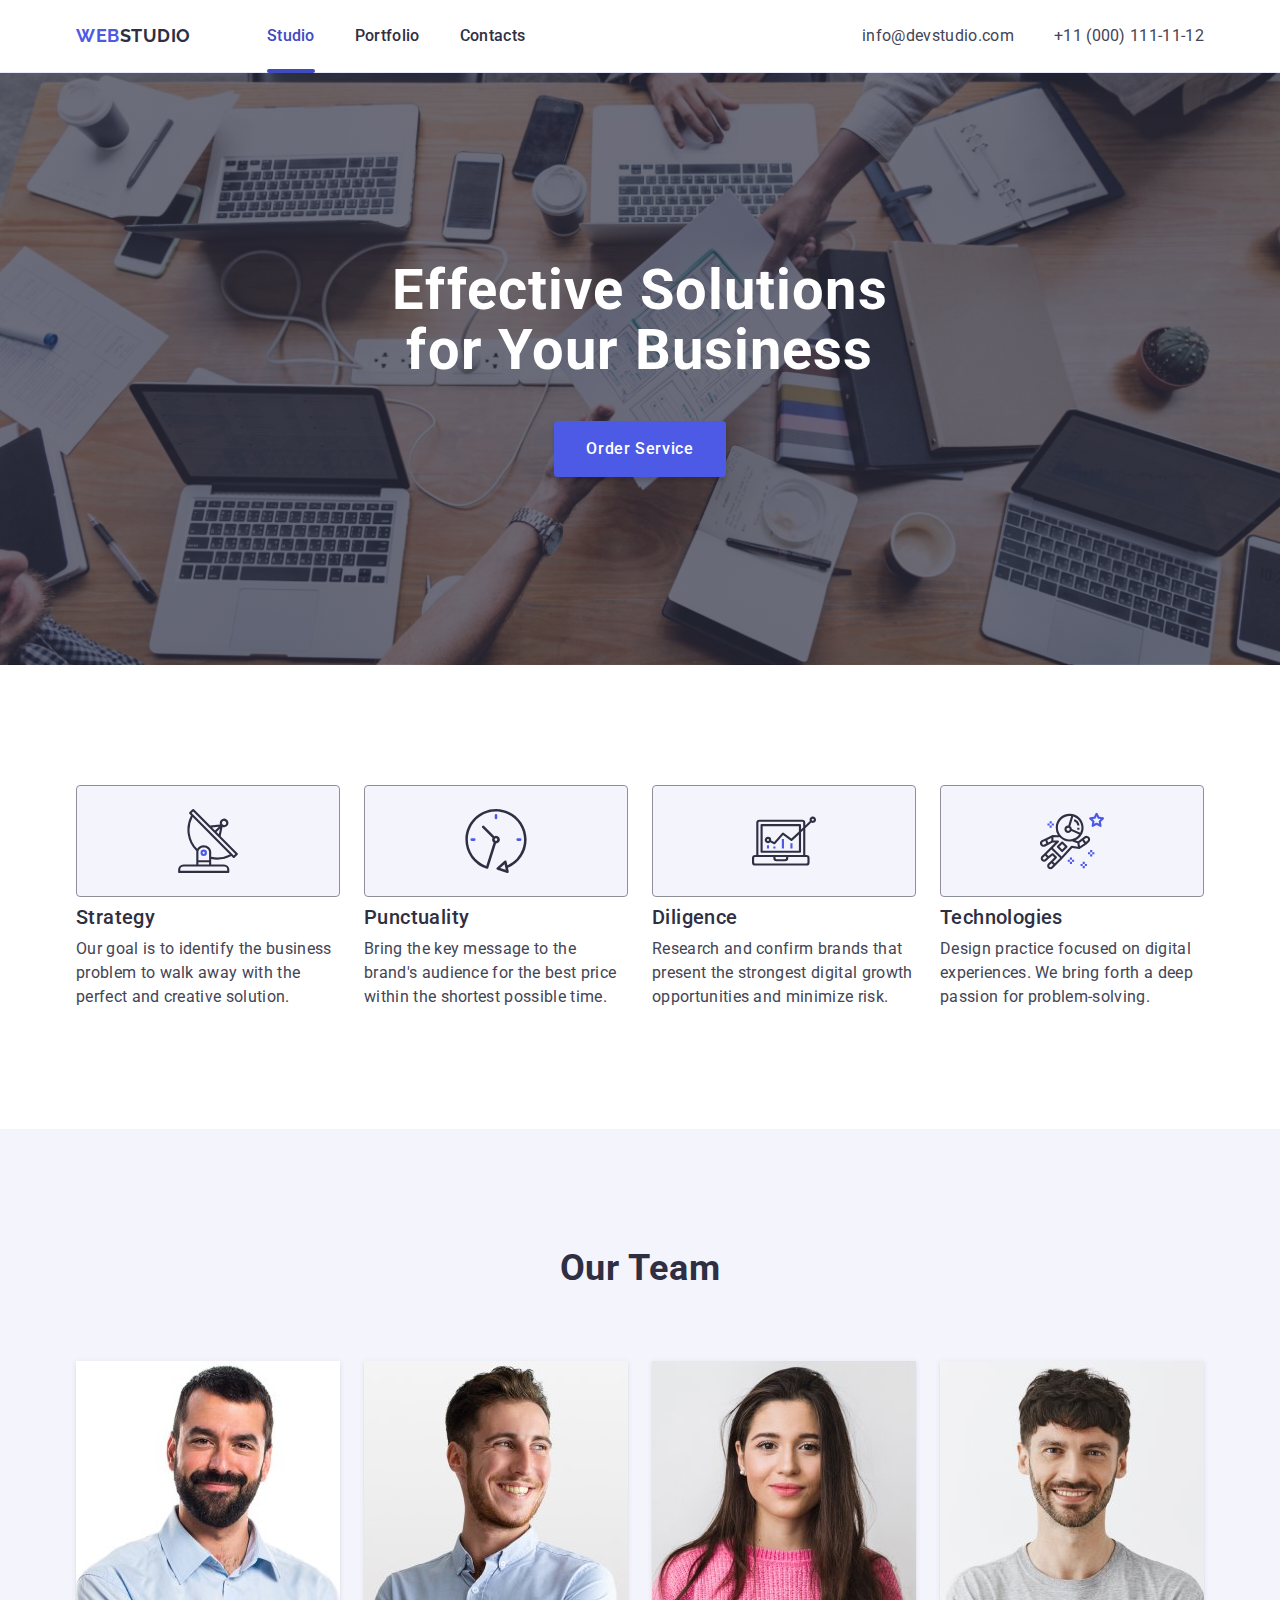
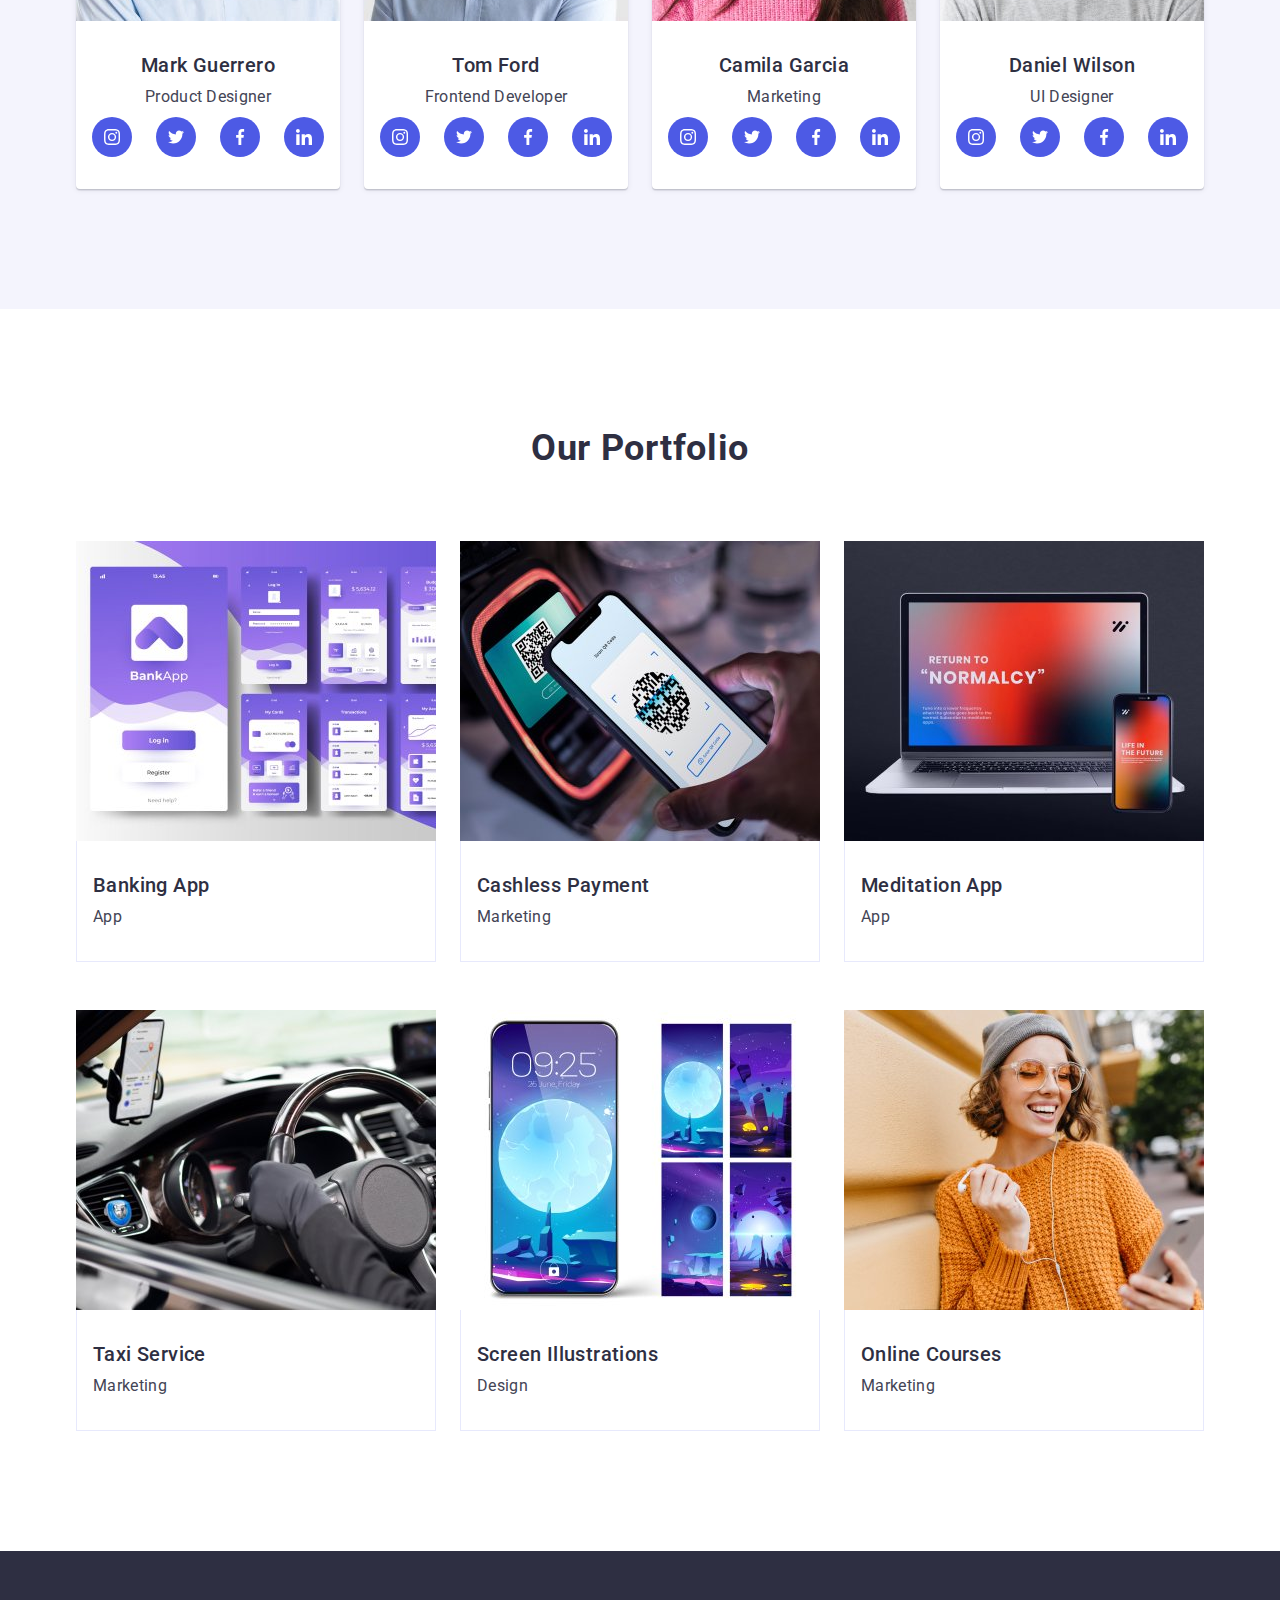
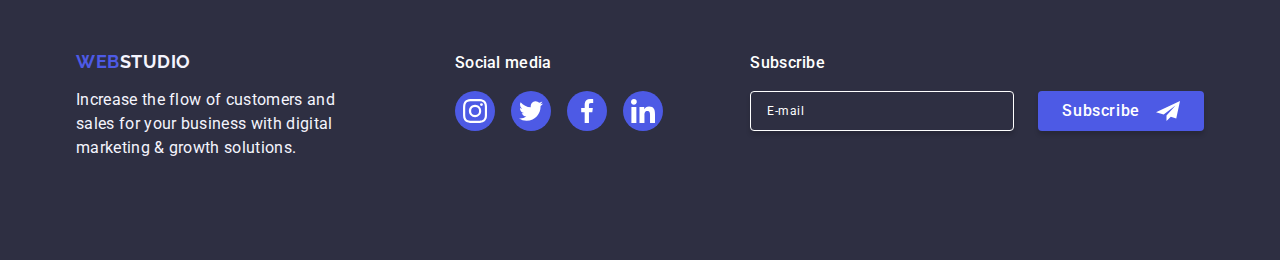
==== index.html @ 86239f6b "Initial commit" ====
<!DOCTYPE html>
<html lang="en">
  <head>
    <meta charset="UTF-8" />
    <meta name="viewport" content="width=device-width, initial-scale=1.0" />
    <meta http-equiv="X-UA-Compatible" content="IE=Edge" />
    <meta
      name="description"
      content="Describing the benefits of the web studio"
    />
    <title>WebStudio</title>

    <!-- Fonts Start -->
    <link rel="preconnect" href="https://fonts.googleapis.com" />
    <link rel="preconnect" href="https://fonts.gstatic.com" crossorigin />
    <link
      href="https://fonts.googleapis.com/css2?family=Raleway:wght@700&family=Roboto:wght@400;500;700&display=swap"
      rel="stylesheet"
    />
    <!-- Fonts End -->

    <!-- Modern-normalize Start -->
    <!-- <link
      rel="stylesheet"
      href="node_modules/modern-normalize/modern-normalize.css"
    /> -->
    <link
      rel="stylesheet"
      href="https://cdnjs.cloudflare.com/ajax/libs/modern-normalize/2.0.0/modern-normalize.min.css"
      integrity="sha512-4xo8blKMVCiXpTaLzQSLSw3KFOVPWhm/TRtuPVc4WG6kUgjH6J03IBuG7JZPkcWMxJ5huwaBpOpnwYElP/m6wg=="
      crossorigin="anonymous"
      referrerpolicy="no-referrer"
    />

    <!-- Modern-normalize End -->

    <!-- Custom style Start -->
    <link rel="stylesheet" href="./css/reset.css" />
    <link rel="stylesheet" href="./css/styles.css" />
    <!-- Custom style End -->
  </head>

  <body data-page>
    <!-- ----------⚡ Header Section---------- -->
    <header class="header">
      <div class="container header__container">
        <nav class="header__navigation">
          <a class="logo header__logo" href="./index.html"
            >Web<span class="logo--dark-part">Studio</span></a
          >
          <ul class="header__pagination-ul">
            <li class="header__pagination-li">
              <a
                class="header__pagination-item header__pagination-item--current"
                href="./index.html"
                >Studio</a
              >
            </li>
            <li class="header__pagination-li">
              <a class="header__pagination-item" href="">Portfolio</a>
            </li>
            <li class="header__pagination-li">
              <a class="header__pagination-item" href="">Contacts</a>
            </li>
          </ul>
        </nav>
        <address class="header__address">
          <ul class="header__address-ul">
            <li class="header__address-li">
              <a class="header__address-item" href="mailto:info@devstudio.com"
                >info@devstudio.com</a
              >
            </li>
            <li class="header__address-li">
              <a class="header__address-item" href="tel:+110001111111"
                >+11 (000) 111-11-12</a
              >
            </li>
          </ul>
        </address>
      </div>
    </header>
    <main>
      <!-- ----------⚡ Hero Section---------- -->
      <section class="hero">
        <div class="container hero__container">
          <h1 class="hero-title">
            Effective Solutions <br />
            for Your Business
          </h1>
          <!-- ▓▓▓▓▓ -->
          <button class="button hero__button" data-modal-open type="button">
            Order Service
          </button>
        </div>
      </section>

      <!-- ----------⚡ Benefits (or Features) Section---------- -->
      <section class="benefits">
        <div class="container benefits__container">
          <h2 class="visually-hidden">Benefits</h2>
          <ul class="benefits__list">
            <li class="benefits__list-li">
              <div class="benefits__wrap">
                <svg class="benefits__icon" width="64" height="64">
                  <use href="./images/icons/icons.svg#antenna"></use>
                </svg>
              </div>
              <h3 class="subtitle">Strategy</h3>
              <p class="body-text">
                Our goal is to identify the business problem to walk away with
                the perfect and creative solution.
              </p>
            </li>

            <li class="benefits__list-li">
              <div class="benefits__wrap">
                <svg class="benefits__icon" width="64" height="64">
                  <use href="./images/icons/icons.svg#clock"></use>
                </svg>
              </div>
              <h3 class="subtitle">Punctuality</h3>
              <p class="body-text">
                Bring the key message to the brand's audience for the best price
                within the shortest possible time.
              </p>
            </li>

            <li class="benefits__list-li">
              <div class="benefits__wrap">
                <svg class="benefits__icon" width="64" height="64">
                  <use href="./images/icons/icons.svg#diagram"></use>
                </svg>
              </div>
              <h3 class="subtitle">Diligence</h3>
              <p class="body-text">
                Research and confirm brands that present the strongest digital
                growth opportunities and minimize risk.
              </p>
            </li>

            <li class="benefits__list-li">
              <div class="benefits__wrap">
                <svg class="benefits__icon" width="64" height="64">
                  <use href="./images/icons/icons.svg#astronaut"></use>
                </svg>
              </div>
              <h3 class="subtitle">Technologies</h3>
              <p class="body-text">
                Design practice focused on digital experiences. We bring forth a
                deep passion for problem-solving.
              </p>
            </li>
          </ul>
        </div>
      </section>

      <!-- ----------⚡ Team Section---------- -->
      <section class="team">
        <div class="container team__container">
          <h2 class="main_title">Our Team</h2>
          <ul class="team__list">
            <!-- \ (•◡•) / Mark Guerrero -->
            <li class="team__card">
              <img
                src="./images/team-01.jpg"
                alt="Photo of the Mark Guerrero"
                width="264"
              />
              <div class="team__card-holder">
                <h3 class="subtitle subtitle--center">Mark Guerrero</h3>
                <p class="body-text body-text--center">Product Designer</p>
                <ul class="social-media social-media--team">
                  <li class="social-media__li">
                    <a
                      class="social-media__link"
                      href=""
                      target="_blank"
                      rel="noopener noreferrer"
                      aria-label="instagram"
                    >
                      <svg class="social-media__icon" width="16" height="16">
                        <use href="./images/icons/icons.svg#instagram"></use>
                      </svg>
                    </a>
                  </li>

                  <li class="social-media__li">
                    <a
                      class="social-media__link"
                      href=""
                      target="_blank"
                      rel="noopener noreferrer"
                      aria-label="twitter"
                    >
                      <svg class="social-media__icon" width="16" height="16">
                        <use href="./images/icons/icons.svg#twitter"></use>
                      </svg>
                    </a>
                  </li>

                  <li class="social-media__li">
                    <a
                      class="social-media__link"
                      href=""
                      target="_blank"
                      rel="noopener noreferrer"
                      aria-label="facebook"
                    >
                      <svg class="social-media__icon" width="16" height="16">
                        <use href="./images/icons/icons.svg#facebook"></use>
                      </svg>
                    </a>
                  </li>

                  <li class="social-media__li">
                    <a
                      class="social-media__link"
                      href=""
                      target="_blank"
                      rel="noopener noreferrer"
                      aria-label="linkedin"
                    >
                      <svg class="social-media__icon" width="16" height="16">
                        <use href="./images/icons/icons.svg#linkedin"></use>
                      </svg>
                    </a>
                  </li>
                </ul>
              </div>
            </li>
            <!-- \ (•◡•) / Tom Ford -->
            <li class="team__card">
              <img
                src="./images/team-02.jpg"
                alt="Photo of the Tom Ford"
                width="264"
              />
              <div class="team__card-holder">
                <h3 class="subtitle subtitle--center">Tom Ford</h3>
                <p class="body-text body-text--center">Frontend Developer</p>
                <ul class="social-media social-media--team">
                  <li class="social-media__li">
                    <a
                      class="social-media__link"
                      href=""
                      target="_blank"
                      rel="noopener noreferrer"
                      aria-label="instagram"
                    >
                      <svg class="social-media__icon" width="16" height="16">
                        <use href="./images/icons/icons.svg#instagram"></use>
                      </svg>
                    </a>
                  </li>

                  <li class="social-media__li">
                    <a
                      class="social-media__link"
                      href=""
                      target="_blank"
                      rel="noopener noreferrer"
                      aria-label="twitter"
                    >
                      <svg class="social-media__icon" width="16" height="16">
                        <use href="./images/icons/icons.svg#twitter"></use>
                      </svg>
                    </a>
                  </li>

                  <li class="social-media__li">
                    <a
                      class="social-media__link"
                      href=""
                      target="_blank"
                      rel="noopener noreferrer"
                      aria-label="facebook"
                    >
                      <svg class="social-media__icon" width="16" height="16">
                        <use href="./images/icons/icons.svg#facebook"></use>
                      </svg>
                    </a>
                  </li>

                  <li class="social-media__li">
                    <a
                      class="social-media__link"
                      href=""
                      target="_blank"
                      rel="noopener noreferrer"
                      aria-label="linkedin"
                    >
                      <svg class="social-media__icon" width="16" height="16">
                        <use href="./images/icons/icons.svg#linkedin"></use>
                      </svg>
                    </a>
                  </li>
                </ul>
              </div>
            </li>
            <!-- \ (•◡•) / Camila Garcia -->
            <li class="team__card">
              <img
                src="./images/team-03.jpg"
                alt="Photo of the Camila Garcia"
                width="264"
              />
              <div class="team__card-holder">
                <h3 class="subtitle subtitle--center">Camila Garcia</h3>
                <p class="body-text body-text--center">Marketing</p>
                <ul class="social-media social-media--team">
                  <li class="social-media__li">
                    <a
                      class="social-media__link"
                      href=""
                      target="_blank"
                      rel="noopener noreferrer"
                      aria-label="instagram"
                    >
                      <svg class="social-media__icon" width="16" height="16">
                        <use href="./images/icons/icons.svg#instagram"></use>
                      </svg>
                    </a>
                  </li>

                  <li class="social-media__li">
                    <a
                      class="social-media__link"
                      href=""
                      target="_blank"
                      rel="noopener noreferrer"
                      aria-label="twitter"
                    >
                      <svg class="social-media__icon" width="16" height="16">
                        <use href="./images/icons/icons.svg#twitter"></use>
                      </svg>
                    </a>
                  </li>

                  <li class="social-media__li">
                    <a
                      class="social-media__link"
                      href=""
                      target="_blank"
                      rel="noopener noreferrer"
                      aria-label="facebook"
                    >
                      <svg class="social-media__icon" width="16" height="16">
                        <use href="./images/icons/icons.svg#facebook"></use>
                      </svg>
                    </a>
                  </li>

                  <li class="social-media__li">
                    <a
                      class="social-media__link"
                      href=""
                      target="_blank"
                      rel="noopener noreferrer"
                      aria-label="linkedin"
                    >
                      <svg class="social-media__icon" width="16" height="16">
                        <use href="./images/icons/icons.svg#linkedin"></use>
                      </svg>
                    </a>
                  </li>
                </ul>
              </div>
            </li>
            <!-- \ (•◡•) / Daniel Wilson -->
            <li class="team__card">
              <img
                class="test"
                src="./images/team-04.jpg"
                alt="Photo of the Daniel Wilson"
                width="264"
              />
              <div class="team__card-holder">
                <h3 class="subtitle subtitle--center">Daniel Wilson</h3>
                <p class="body-text body-text--center">UI Designer</p>
                <ul class="social-media social-media--team">
                  <li class="social-media__li">
                    <a
                      class="social-media__link"
                      href=""
                      target="_blank"
                      rel="noopener noreferrer"
                      aria-label="instagram"
                    >
                      <svg class="social-media__icon" width="16" height="16">
                        <use href="./images/icons/icons.svg#instagram"></use>
                      </svg>
                    </a>
                  </li>

                  <li class="social-media__li">
                    <a
                      class="social-media__link"
                      href=""
                      target="_blank"
                      rel="noopener noreferrer"
                      aria-label="twitter"
                    >
                      <svg class="social-media__icon" width="16" height="16">
                        <use href="./images/icons/icons.svg#twitter"></use>
                      </svg>
                    </a>
                  </li>

                  <li class="social-media__li">
                    <a
                      class="social-media__link"
                      href=""
                      target="_blank"
                      rel="noopener noreferrer"
                      aria-label="facebook"
                    >
                      <svg class="social-media__icon" width="16" height="16">
                        <use href="./images/icons/icons.svg#facebook"></use>
                      </svg>
                    </a>
                  </li>

                  <li class="social-media__li">
                    <a
                      class="social-media__link"
                      href=""
                      target="_blank"
                      rel="noopener noreferrer"
                      aria-label="linkedin"
                    >
                      <svg class="social-media__icon" width="16" height="16">
                        <use href="./images/icons/icons.svg#linkedin"></use>
                      </svg>
                    </a>
                  </li>
                </ul>
              </div>
            </li>
          </ul>
        </div>
      </section>

      <!-- ----------⚡ Portfolio Section---------- -->
      <section class="portfolio">
        <div class="container portfolio__container">
          <h2 class="main_title">Our Portfolio</h2>
          <ul class="portfolio__list">
            <li class="portfolio__card">
              <div class="portfolio__card-holder-top">
                <img
                  src="./images/portfolio_01.jpg"
                  alt="read the qr code with phone"
                  width="360"
                />

                <p class="portfolio__overlay-text">
                  14 Stylish and User-Friendly App Design Concepts · Task
                  Manager App · Calorie Tracker App · Exotic Fruit Ecommerce App
                  · Cloud Storage App
                </p>
              </div>
              <div class="portfolio__card-holder-down">
                <h3 class="subtitle">Banking App</h3>
                <p class="body-text">App</p>
              </div>
            </li>

            <li class="portfolio__card">
              <div class="portfolio__card-holder-top">
                <img
                  src="./images/portfolio_02.jpg"
                  alt="read the qr code with phone"
                  width="360"
                />

                <p class="portfolio__overlay-text">
                  14 Stylish and User-Friendly App Design Concepts · Task
                  Manager App · Calorie Tracker App · Exotic Fruit Ecommerce App
                  · Cloud Storage App
                </p>
              </div>
              <div class="portfolio__card-holder-down">
                <h3 class="subtitle">Cashless Payment</h3>
                <p class="body-text">Marketing</p>
              </div>
            </li>

            <li class="portfolio__card">
              <div class="portfolio__card-holder-top">
                <img
                  src="./images/portfolio_03.jpg"
                  alt="read the qr code with phone"
                  width="360"
                />

                <p class="portfolio__overlay-text">
                  14 Stylish and User-Friendly App Design Concepts · Task
                  Manager App · Calorie Tracker App · Exotic Fruit Ecommerce App
                  · Cloud Storage App
                </p>
              </div>
              <div class="portfolio__card-holder-down">
                <h3 class="subtitle">Meditation App</h3>
                <p class="body-text">App</p>
              </div>
            </li>

            <li class="portfolio__card">
              <div class="portfolio__card-holder-top">
                <img
                  src="./images/portfolio_04.jpg"
                  alt="read the qr code with phone"
                  width="360"
                />

                <p class="portfolio__overlay-text">
                  14 Stylish and User-Friendly App Design Concepts · Task
                  Manager App · Calorie Tracker App · Exotic Fruit Ecommerce App
                  · Cloud Storage App
                </p>
              </div>
              <div class="portfolio__card-holder-down">
                <h3 class="subtitle">Taxi Service</h3>
                <p class="body-text">Marketing</p>
              </div>
            </li>

            <li class="portfolio__card">
              <div class="portfolio__card-holder-top">
                <img
                  src="./images/portfolio_05.jpg"
                  alt="read the qr code with phone"
                  width="360"
                />

                <p class="portfolio__overlay-text">
                  14 Stylish and User-Friendly App Design Concepts · Task
                  Manager App · Calorie Tracker App · Exotic Fruit Ecommerce App
                  · Cloud Storage App
                </p>
              </div>
              <div class="portfolio__card-holder-down">
                <h3 class="subtitle">Screen Illustrations</h3>
                <p class="body-text">Design</p>
              </div>
            </li>

            <li class="portfolio__card">
              <div class="portfolio__card-holder-top">
                <img
                  src="./images/portfolio_06.jpg"
                  alt="read the qr code with phone"
                  width="360"
                />

                <p class="portfolio__overlay-text">
                  14 Stylish and User-Friendly App Design Concepts · Task
                  Manager App · Calorie Tracker App · Exotic Fruit Ecommerce App
                  · Cloud Storage App
                </p>
              </div>
              <div class="portfolio__card-holder-down">
                <h3 class="subtitle">Online Courses</h3>
                <p class="body-text">Marketing</p>
              </div>
            </li>
          </ul>
        </div>
      </section>
    </main>

    <!-- ----------⚡ Footer section---------- -->
    <footer class="footer">
      <div class="container footer__container">
        <div class="footer__left-side">
          <a class="logo footer__logo" href="./index.html"
            >Web<span class="logo--light-part">Studio</span></a
          >
          <p class="body-text body-text--light">
            Increase the flow of customers and <br />
            sales for your business with digital <br />
            marketing & growth solutions.
          </p>
        </div>
        <div class="footer__center-side">
          <p class="body-text body-text--white body-text--bold">Social media</p>
          <ul class="social-media--footer">
            <li class="social-media__li">
              <a
                class="social-media__link"
                href=""
                target="_blank"
                rel="noopener noreferrer"
                aria-label="instagram"
              >
                <svg class="social-media__icon" width="24" height="24">
                  <use href="./images/icons/icons.svg#instagram"></use>
                </svg>
              </a>
            </li>

            <li class="social-media__li">
              <a
                class="social-media__link"
                href=""
                target="_blank"
                rel="noopener noreferrer"
                aria-label="twitter"
              >
                <svg class="social-media__icon" width="24" height="24">
                  <use href="./images/icons/icons.svg#twitter"></use>
                </svg>
              </a>
            </li>

            <li class="social-media__li">
              <a
                class="social-media__link"
                href=""
                target="_blank"
                rel="noopener noreferrer"
                aria-label="facebook"
              >
                <svg class="social-media__icon" width="24" height="24">
                  <use href="./images/icons/icons.svg#facebook"></use>
                </svg>
              </a>
            </li>

            <li class="social-media__li">
              <a
                class="social-media__link"
                href=""
                target="_blank"
                rel="noopener noreferrer"
                aria-label="linkedin"
              >
                <svg class="social-media__icon" width="24" height="24">
                  <use href="./images/icons/icons.svg#linkedin"></use>
                </svg>
              </a>
            </li>
          </ul>
        </div>

        <!-- footer form  -->
        <div class="footer__right-side">
          <p class="body-text body-text--white body-text--bold">Subscribe</p>
          <form class="footer__form">
            <!-- <label
              class="body-text body-text--white body-text--bold"
              for="email-field-footer"
              >Subscribe</label
            > -->

            <label class="footer__form-label">
              <input
                class="footer__form-input"
                type="email"
                name="email-field-footer"
                id="email-field-footer"
                placeholder="E-mail"
              />
            </label>
            <button class="button button--footer" type="submit">
              Subscribe
              <svg class="footer__form--icon" width="24" height="24">
                <use href="./images/icons.svg#airplane"></use>
              </svg>
            </button>
          </form>
        </div>
      </div>
    </footer>

    <!-- ----------🔎 Modal window---------- -->
    <!-- ▓▓▓▓▓ -->
    <div class="backdrop is-hidden" data-modal>
      <div class="modal">
        <!-- ▓▓▓▓▓ -->
        <button class="modal__btn-x" type="button" data-modal-close>
          <svg class="modal__btn-x-icon" width="8" height="8">
            <use href="./images/icons.svg#close"></use>
          </svg>
        </button>
        <p class="modal__title">
          Leave your contacts and we will call you back
        </p>

        <form class="modal__form">
          <div class="modal__field">
            <label for="user-name" class="modal__label">Name</label>
            <div class="modal__input-wrap">
              <input
                type="text"
                class="modal__input"
                name="user-name"
                id="user-name"
              />
              <svg class="modal__input-icon" width="18" height="24">
                <use href="./images/icons.svg#person"></use>
              </svg>
            </div>
          </div>
          <div class="modal__field">
            <label for="user-phone" class="modal__label">Phone</label>
            <div class="modal__input-wrap">
              <input
                type="tel"
                class="modal__input"
                name="user-phone"
                id="user-phone"
              />
              <svg class="modal__input-icon" width="18" height="24">
                <use href="./images/icons.svg#phone"></use>
              </svg>
            </div>
          </div>
          <div class="modal__field">
            <label for="user-email" class="modal__label">Email</label>
            <div class="modal__input-wrap">
              <input
                type="text"
                class="modal__input"
                name="user-email"
                id="user-email"
              />
              <svg class="modal__input-icon" width="18" height="24">
                <use href="./images/icons.svg#email"></use>
              </svg>
            </div>
          </div>

          <!-- textArea -->
          <div class="modal__field--textarea">
            <label for="user-comment" class="modal__label">Comment</label>

            <textarea
              class="modal__input modal__input--textarea"
              name="user-comment"
              id="user-comment"
              cols="30"
              rows="10"
              placeholder="Text input"
            ></textarea>
          </div>

          <!-- textArea End -->

          <!-- checkbox start -->

          <div class="modal__checkbox-policy">
            <input
              class="modal__checkbox-policy-input visually-hidden"
              type="checkbox"
              name="user-privacy"
              id="user-privacy"
              value="true"
            />

            <label class="modal__checkbox-policy-label" for="user-privacy">
              <span class="modal__checkbox-span">
                <svg class="checkbox-icon" width="10" height="8">
                  <use href="./images/icons.svg#check"></use>
                </svg>
              </span>

              I accept the terms and conditions of the
              <a class="modal__checkbox-link" href="">Privacy Policy</a>
            </label>
          </div>

          <!-- checkbox end -->

          <button type="button" class="button">Send</button>
        </form>
      </div>
    </div>

    <!-- ----------💎 SCRIPT---------- -->
    <script src="./js/modal.js"></script>
  </body>
</html>
---- css/styles.css ----
:root {
  --main-font: "Roboto", sans-serif;
  --logo-font: "Raleway", sans-serif;

  --accent-main-color: #4d5ae5;
  --accent-second-color: #404bbf;
  --auxiliary-one-color: #31d0aa;
  --servo-first-color: #f4f4fd;
  --servo-second-color: #8e8f99;
  --servo-third-color: #e7e9fc;
  --dark-main-color: #2e2f42;
  --dark-second-color: #434455;
  --light-main-color: #ffffff;
  --light-second-color: #f4f4fd;
  --accent-main-color: #4d5ae5;

  --anim-fast: 250ms cubic-bezier(0.4, 0, 0.2, 1);
}

*,
*::before,
*::after {
  box-sizing: border-box;
}

body {
  font-family: "Roboto", sans-serif;
  color: var(--dark-second-color);
  background-color: var(--light-main-color);
}

.no-scroll {
  overflow: hidden;
}

a {
  text-decoration: none;
  cursor: pointer;
}

ul {
  padding: 0;
  margin: 0;
  list-style: none;
}

h1,
h2,
h3,
h4,
h5,
h6,
p {
  margin: 0;
}

img {
  display: block;
  max-width: 100%;
}

input {
  font-family: inherit;
}

.visually-hidden {
  position: absolute;
  white-space: nowrap;
  width: 1px;
  height: 1px;
  overflow: hidden;
  border: 0;
  padding: 0;
  clip: rect(0 0 0 0);
  clip-path: inset(100%);
  margin: -1px;
}

.container {
  width: 100%;
  max-width: 1158px;
  padding-left: 15px;
  padding-right: 15px;

  margin-left: auto;
  margin-right: auto;
}

.header__container {
  display: flex;
}

.hero {
  margin-left: auto;
  margin-right: auto;
  max-width: 1440px;
  padding: 188px 0;

  background-image: linear-gradient(
      rgba(46, 47, 66, 0.7),
      rgba(46, 47, 66, 0.7)
    ),
    url(../images/hero_bg.jpg);

  background-repeat: no-repeat;
  background-position: center;
  background-size: cover;
}

.hero__container {
  display: flex;
  flex-direction: column;
  align-items: center;
}

.benefits {
  padding: 120px 0;
}

.team {
  padding: 120px 0;
}

.portfolio {
  padding: 120px 0;
}

.portfolio__container {
}

.footer {
  padding: 100px 0;
}

.footer__container {
  display: flex;
  align-items: baseline;
}

.header {
  border-bottom: 1px solid var(--servo-third-color);
  box-shadow: 0px 1px 6px 0px rgba(46, 47, 66, 0.08),
    0px 1px 1px 0px rgba(46, 47, 66, 0.16),
    0px 2px 1px 0px rgba(46, 47, 66, 0.08);
}

.hero,
.footer {
  background-color: var(--dark-main-color);
}

.team {
  background-color: var(--light-second-color);
}

.hero-title {
  margin-bottom: 40px;

  font-size: 56px;
  font-weight: 700;
  line-height: 1.07;
  letter-spacing: 0.02em;

  text-align: center;

  color: var(--light-main-color);

  max-width: 496px;
}

.main_title {
  margin-bottom: 72px;

  font-size: 36px;
  font-weight: 700;
  line-height: 1.11;
  letter-spacing: 0.02em;
  text-transform: capitalize;

  text-align: center;

  color: var(--dark-main-color);
}

.subtitle {
  margin-bottom: 8px;

  font-size: 20px;
  font-weight: 500;
  line-height: 1.2;
  letter-spacing: 0.02em;

  color: var(--dark-main-color);
}

.subtitle--center {
  text-align: center;
}

.body-text {
  font-size: 16px;
  line-height: 1.5;
  letter-spacing: 0.02em;
}

.body-text--center {
  text-align: center;
}

.body-text--light {
  color: var(--light-second-color);
}

.body-text--white {
  color: var(--light-main-color);
}

.body-text--bold {
  font-weight: 500;
  margin-bottom: 16px;
}

.logo {
  font-family: "Raleway", sans-serif;
  font-size: 18px;
  font-weight: 700;
  line-height: 1.17;
  letter-spacing: 0.03em;
  text-transform: uppercase;

  color: var(--accent-main-color);
}

.logo--dark-part {
  color: var(--dark-main-color);
}

.logo--light-part {
  color: var(--light-second-color);
}

button {
  font-family: inherit;
  color: currentColor;
}

.button {
  padding: 16px 32px;

  border-radius: 4px;
  font-family: inherit;
  font-size: 16px;
  font-weight: 500;
  line-height: 1.5;
  letter-spacing: 0.04em;

  min-width: 169px;
  height: 56px;
  border: none;

  color: var(--light-main-color);
  background-color: var(--accent-main-color);

  box-shadow: 0px 4px 4px 0px rgba(0, 0, 0, 0.15);

  cursor: pointer;

  transition: background-color var(--anim-fast);

  display: block;
  margin-left: auto;
  margin-right: auto;

  fill: var(--light-main-color);
}

.button:hover,
.button:focus {
  background-color: var(--accent-second-color);
}

.button--footer {
  min-width: 165px;
  height: 40px;
  padding: 8px 24px;
  display: flex;
  justify-content: center;
  align-items: center;
}

.social-media {
  display: flex;
  gap: 24px;
  justify-content: center;
}

.social-media--team {
  margin-top: 8px;
}

.social-media--footer {
  display: flex;
  gap: 16px;
}

.social-media__link {
  width: 40px;
  height: 40px;
  display: flex;
  align-items: center;
  justify-content: center;
  padding: 12px;

  background-color: var(--accent-main-color);
  border-radius: 50%;
  fill: var(--light-second-color);

  transition: background-color var(--anim-fast);
}

.social-media__link:hover,
.social-media__link:focus {
  background-color: var(--auxiliary-one-color);
}

.team .social-media__link:hover,
.team .social-media__link:focus {
  background-color: var(--accent-second-color);
}

.footer .social-media__link {
  padding: 8px;
}

.header__navigation {
  display: flex;
  align-items: center;
}

.header__logo {
  margin-right: 76px;
  padding: 25px 0;
}

.header__pagination-ul {
  display: flex;
  gap: 40px;
}

.header__pagination-li {
}

.header__pagination-item {
  display: block;
  padding: 24px 0;

  font-size: 16px;
  font-weight: 500;
  line-height: 1.5;
  letter-spacing: 0.02em;

  color: var(--dark-main-color);

  transition: color var(--anim-fast);
}

.header__pagination-item:hover,
.header__pagination-item:focus {
  color: var(--accent-second-color);
}

.header__pagination-item--current {
  color: var(--accent-main-color);
}

.header__pagination-item--current {
  color: var(--accent-second-color);

  position: relative;
}

.header__pagination-item--current::after {
  content: "";
  width: 100%;
  height: 4px;
  border-radius: 2px;

  background: var(--accent-second-color);

  position: absolute;

  left: 0;
  bottom: -1px;

  margin-top: 20px;
}

.header__address {
  margin-left: auto;
}

.header__address-ul {
  display: flex;
  gap: 40px;
}

.header__address-li {
}

.header__address-item {
  display: block;
  padding: 24px 0;

  font-size: 16px;
  line-height: 1.5;
  letter-spacing: 0.02em;
  font-style: normal;

  color: var(--dark-second-color);

  transition: color var(--anim-fast);
}

.header__address-item:hover,
.header__address-item:focus {
  color: var(--accent-second-color);
}

.hero__button {
  margin-left: auto;
  margin-right: auto;
}

.benefits__list {
  display: flex;
  gap: 24px;
}

.benefits__list-li {
  width: calc((100% - 72px) / 4);
}

.benefits__wrap {
  height: 112px;
  display: flex;
  align-items: center;
  justify-content: center;
  background-color: var(--light-second-color);
  border: 1px solid var(--servo-second-color);
  border-radius: 4px;
  margin-bottom: 8px;
}

.team__list {
  display: flex;
  gap: 24px;
}

.team__card {
  background-color: var(--light-main-color);
  width: calc((100% - 72px) / 4);

  border-radius: 0px 0px 4px 4px;

  box-shadow: 0px 2px 1px 0px rgba(46, 47, 66, 0.08),
    0px 1px 1px 0px rgba(46, 47, 66, 0.16),
    0px 1px 6px 0px rgba(46, 47, 66, 0.08);
}

.team__card-holder {
  padding: 32px 0;
}

.portfolio__list {
  display: flex;
  gap: 24px;
  row-gap: 48px;
  flex-wrap: wrap;
  align-content: flex-start;
}

.portfolio__card {
  cursor: pointer;

  width: calc((100% - 48px) / 3);

  background-color: var(--light-main-color);

  transition: box-shadow var(--anim-fast);
}

.portfolio__card-holder-top {
  position: relative;
  overflow: hidden;
  cursor: pointer;
}

.portfolio__card-holder-down {
  padding: 32px 16px;
  border: 1px solid #e7e9fc;
  border-top: none;
}

.portfolio__card:hover .portfolio__overlay-text {
  transform: translateY(0);
}

.portfolio__card:hover {
  box-shadow: 0px 2px 1px 0px rgba(46, 47, 66, 0.08),
    0px 1px 1px 0px rgba(46, 47, 66, 0.16),
    0px 1px 6px 0px rgba(46, 47, 66, 0.08);
}

.portfolio__overlay-text {
  font-size: 16px;
  line-height: 1.5;
  letter-spacing: 0.02em;

  color: var(--light-second-color);

  position: absolute;
  top: 0;
  left: 0;
  width: 100%;
  height: 100%;

  transform: translateY(100%);

  background-color: var(--accent-main-color);
  padding: 40px 32px;

  transition: transform var(--anim-fast);
}

.footer__logo {
  display: flex;
  margin-bottom: 16px;

  display: inline-block;
}

.footer__left-side {
  margin-right: 120px;
}

.footer__right-side {
  margin-left: auto;

  display: flex;
  flex-direction: column;
}

.footer__form {
  display: flex;
  gap: 24px;
}

.footer__form-input {
  padding: 8px 16px;

  width: 264px;
  height: 40px;
  flex-shrink: 0;

  color: var(--light-main-color);
  background-color: transparent;

  font-size: 12px;
  line-height: 2;
  letter-spacing: 0.04em;

  border-radius: 4px;
  border: 1px solid var(--light-main-color);
  box-shadow: 0px 4px 4px 0px rgba(0, 0, 0, 0.15);
}

.footer__form-input::placeholder {
  color: var(--light-main-color);

  font-size: 12px;
  line-height: 2;
  letter-spacing: 0.04em;
}

.footer__form--icon {
  fill: var(--light-main-color);
  margin-left: 16px;
}

.backdrop {
  position: fixed;
  top: 0;
  left: 0;
  width: 100%;
  height: 100%;
  background: rgba(46, 47, 66, 0.4);

  z-index: 100;

  transition: opacity var(--anim-fast), visibility var(--anim-fast);
}

.backdrop.is-hidden {
  opacity: 0;
  visibility: hidden;
  pointer-events: none;
}

.modal {
  position: absolute;
  top: 50%;
  left: 50%;
  transform: translate(-50%, -50%);
  width: 408px;
  min-height: 584px;
  flex-shrink: 0;
  border-radius: 4px;
  background: #fcfcfc;
  padding: 72px 24px 24px 24px;
  box-shadow: 0px 1px 1px rgba(0, 0, 0, 0.14), 0px 1px 3px rgba(0, 0, 0, 0.12),
    0px 2px 1px rgba(0, 0, 0, 0.2);

  transition: transform 250ms cubic-bezier(0.4, 0, 0.2, 1);
}

.modal__btn-x {
  position: absolute;
  top: 24px;
  right: 24px;

  padding: 0;

  display: flex;
  justify-content: center;
  align-items: center;

  width: 24px;
  height: 24px;
  flex-shrink: 0;

  border-radius: 50%;
  border: 1px solid rgba(0, 0, 0, 0.1);
  background-color: var(--servo-third-color);

  cursor: pointer;

  transition: background-color 250ms cubic-bezier(0.4, 0, 0.2, 1),
    border 250ms cubic-bezier(0.4, 0, 0.2, 1);
}

.modal__btn-x:hover {
  background-color: #404bbf;
  border: none;
  fill: var(--light-main-color);
}

.modal__btn-x:focus {
  background-color: #404bbf;
  border: none;
  fill: var(--light-main-color);
}

.modal__btn-x-icon {
  transition: fill 250ms cubic-bezier(0.4, 0, 0.2, 1);
}

.modal__title {
  color: var(--dark-main-color);
  text-align: center;
  font-size: 16px;
  font-weight: 500;
  line-height: 1.5;
  letter-spacing: 0.02em;

  margin-bottom: 16px;
}

.modal__field {
  margin-bottom: 8px;
}

.modal__field--textarea {
  margin-bottom: 16px;
}

.modal__field--checkbox {
  margin-bottom: 24px;
}

.modal__label {
  color: #8e8f99;

  font-size: 12px;

  line-height: 1.17;
  letter-spacing: 0.04em;

  display: block;
  margin-bottom: 4px;
}

.modal__input {
  width: 100%;
  height: 40px;

  padding-left: 38px;

  border-radius: 4px;
  border: 1px solid rgba(46, 47, 66, 0.4);

  background-color: transparent;

  outline: transparent;

  transition: border-color 250ms cubic-bezier(0.4, 0, 0.2, 1);
}

.modal__input:focus {
  border-color: #4d5ae5;
}

.modal__input:focus + .modal__input-icon {
  fill: var(--accent-main-color);
  transition: fill 250ms cubic-bezier(0.4, 0, 0.2, 1);
}

.modal__input--textarea {
  width: 100%;
  height: 120px;
  padding: 8px 16px;
  resize: none;
  font-size: 12px;
  line-height: 1.17;
  letter-spacing: 0.04em;
  color: rgba(46, 47, 66, 0.4);
}

.modal__input--textarea::placeholder {
  color: rgba(46, 47, 66, 0.4);

  font-size: 12px;

  line-height: 1.17;
  letter-spacing: 0.04em;
}

.modal__input-wrap {
  position: relative;
}

.modal__input-icon {
  position: absolute;
  top: 8px;
  left: 16px;
  transition: fill 250ms cubic-bezier(0.4, 0, 0.2, 1);
}

.modal__checkbox-policy {
  margin-bottom: 24px;
}

.modal__checkbox-span {
  width: 16px;
  height: 16px;
  border-radius: 2px;
  border: 1px solid rgba(46, 47, 66, 0.4);
  margin-right: 8px;
  display: inline-flex;
  align-items: center;
  justify-content: center;
  fill: transparent;
  transition: background-color 250ms cubic-bezier(0.4, 0, 0.2, 1),
    border 250ms cubic-bezier(0.4, 0, 0.2, 1),
    fill 250ms cubic-bezier(0.4, 0, 0.2, 1);
}

.modal__checkbox-policy-input:checked + label span {
  background-color: #404bbf;
  border: none;
  fill: var(--light-second-color);
}

.modal__checkbox-policy-label a {
  color: var(--accent-main-color);
  text-decoration: underline;
}

.modal__checkbox-policy-label {
  color: #8e8f99;
  font-size: 12px;
  line-height: 1.17;
  letter-spacing: 0.04em;
  align-items: center;
  /* position: relative; */
}

.social-media__icon {
  fill: var(--light-main-color);
}
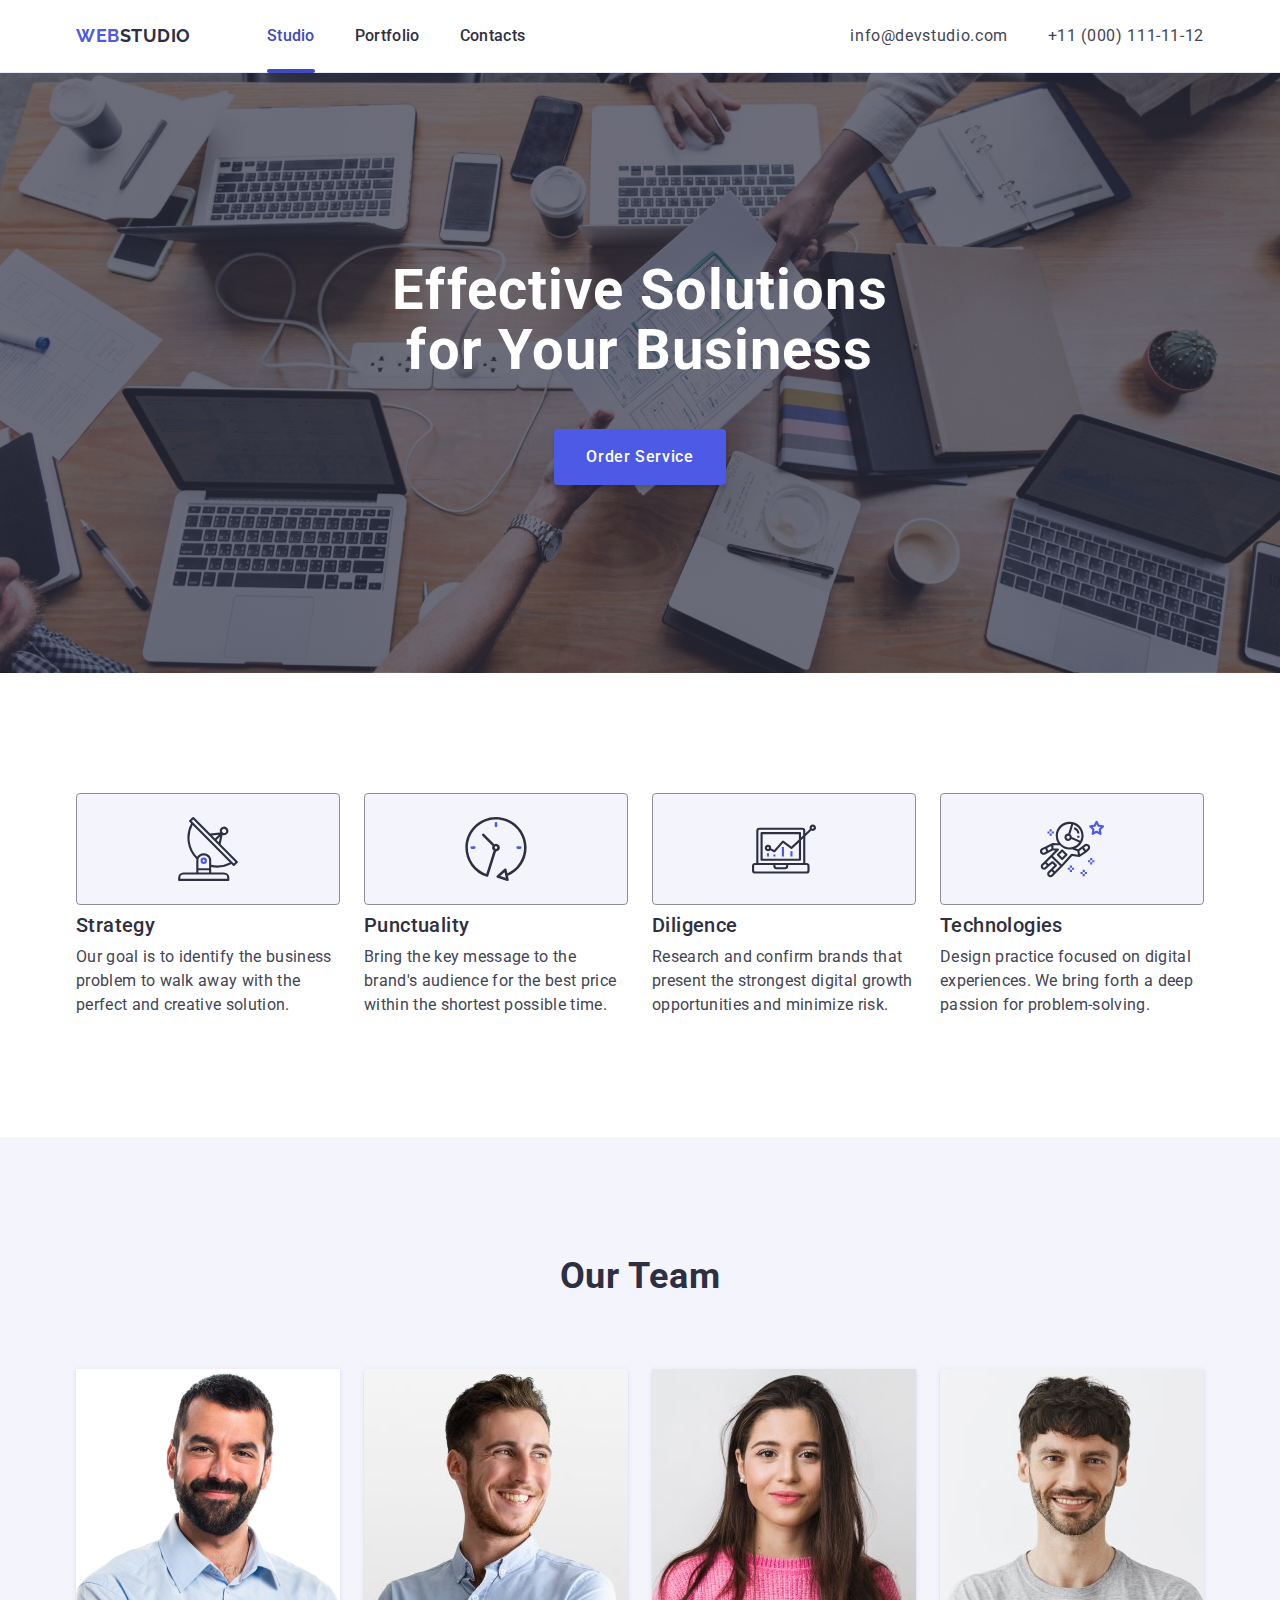
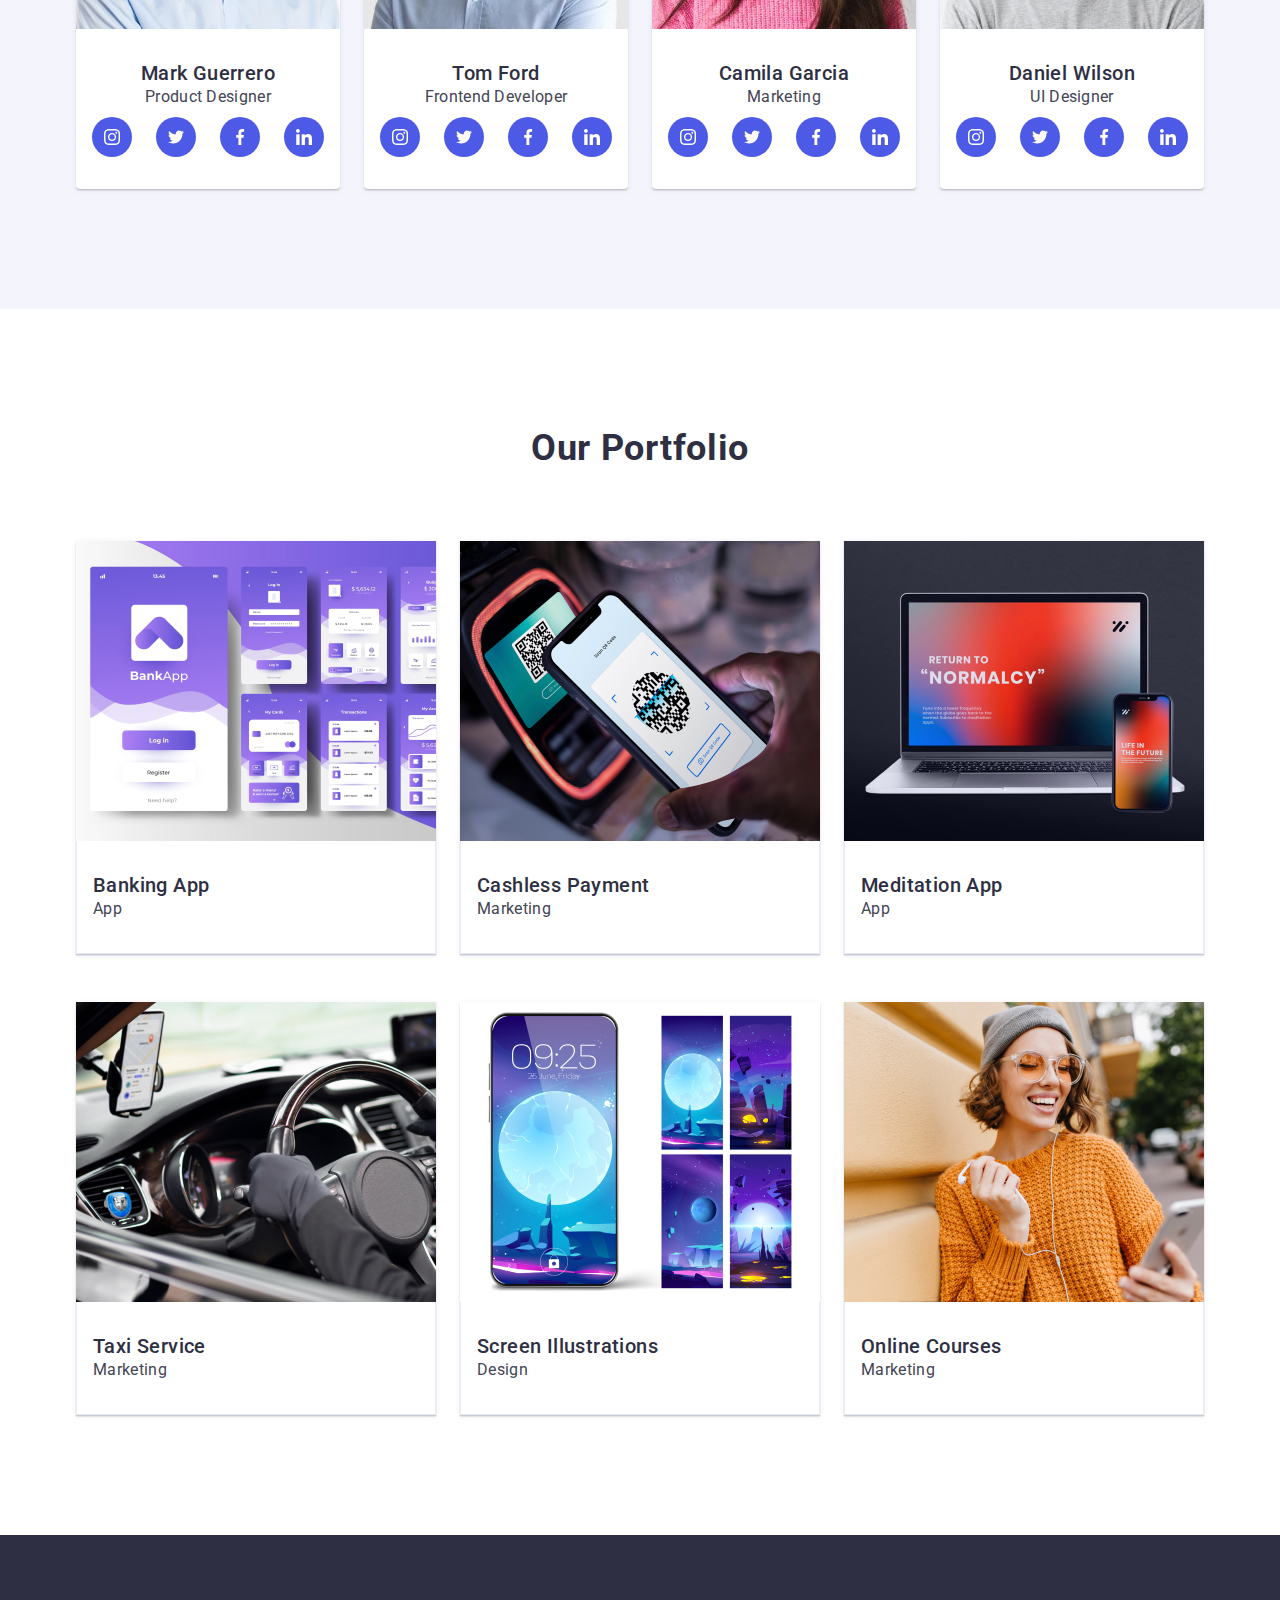
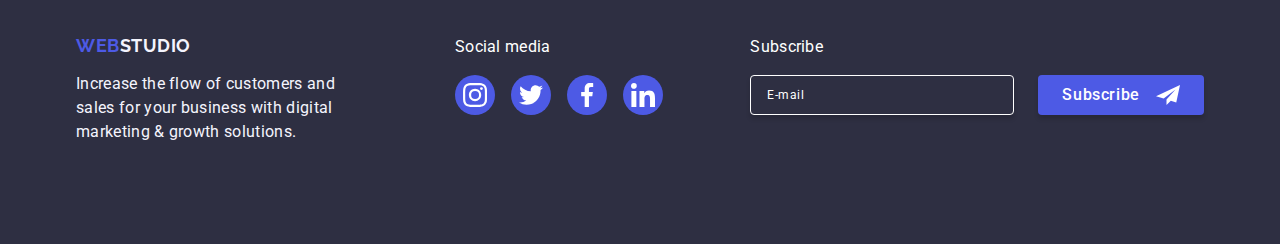
==== commit a2eb5aac: "27011700" ====
--- a/index.html
+++ b/index.html
@@ -37,6 +37,7 @@
     <!-- Custom style Start -->
     <link rel="stylesheet" href="./css/reset.css" />
     <link rel="stylesheet" href="./css/styles.css" />
+    <link rel="stylesheet" href="./css/styles-media.css" />
     <!-- Custom style End -->
   </head>
 
@@ -48,6 +49,7 @@
           <a class="logo header__logo" href="./index.html"
             >Web<span class="logo--dark-part">Studio</span></a
           >
+
           <ul class="header__pagination-ul">
             <li class="header__pagination-li">
               <a
@@ -78,6 +80,12 @@
             </li>
           </ul>
         </address>
+
+        <button class="header__burger-btn" type="button">
+          <svg width="24" height="24">
+            <use href="./images/icons.svg#burger"></use>
+          </svg>
+        </button>
       </div>
     </header>
     <main>
@@ -88,7 +96,6 @@
             Effective Solutions <br />
             for Your Business
           </h1>
-          <!-- ▓▓▓▓▓ -->
           <button class="button hero__button" data-modal-open type="button">
             Order Service
           </button>
@@ -160,15 +167,18 @@
         <div class="container team__container">
           <h2 class="main_title">Our Team</h2>
           <ul class="team__list">
-            <!-- \ (•◡•) / Mark Guerrero -->
             <li class="team__card">
               <img
+                srcset="
+                  ./images/team/team-01@1x.jpg 1x,
+                  ./images/team/team-01@2x.jpg 2x
+                "
                 src="./images/team-01.jpg"
                 alt="Photo of the Mark Guerrero"
                 width="264"
               />
               <div class="team__card-holder">
-                <h3 class="subtitle subtitle--center">Mark Guerrero</h3>
+                <h3 class="subtitle-team subtitle--center">Mark Guerrero</h3>
                 <p class="body-text body-text--center">Product Designer</p>
                 <ul class="social-media social-media--team">
                   <li class="social-media__li">
@@ -229,7 +239,7 @@
                 </ul>
               </div>
             </li>
-            <!-- \ (•◡•) / Tom Ford -->
+
             <li class="team__card">
               <img
                 src="./images/team-02.jpg"
@@ -237,7 +247,7 @@
                 width="264"
               />
               <div class="team__card-holder">
-                <h3 class="subtitle subtitle--center">Tom Ford</h3>
+                <h3 class="subtitle-team subtitle--center">Tom Ford</h3>
                 <p class="body-text body-text--center">Frontend Developer</p>
                 <ul class="social-media social-media--team">
                   <li class="social-media__li">
@@ -298,7 +308,7 @@
                 </ul>
               </div>
             </li>
-            <!-- \ (•◡•) / Camila Garcia -->
+
             <li class="team__card">
               <img
                 src="./images/team-03.jpg"
@@ -306,7 +316,7 @@
                 width="264"
               />
               <div class="team__card-holder">
-                <h3 class="subtitle subtitle--center">Camila Garcia</h3>
+                <h3 class="subtitle-team subtitle--center">Camila Garcia</h3>
                 <p class="body-text body-text--center">Marketing</p>
                 <ul class="social-media social-media--team">
                   <li class="social-media__li">
@@ -367,7 +377,7 @@
                 </ul>
               </div>
             </li>
-            <!-- \ (•◡•) / Daniel Wilson -->
+
             <li class="team__card">
               <img
                 class="test"
@@ -376,7 +386,7 @@
                 width="264"
               />
               <div class="team__card-holder">
-                <h3 class="subtitle subtitle--center">Daniel Wilson</h3>
+                <h3 class="subtitle-team subtitle--center">Daniel Wilson</h3>
                 <p class="body-text body-text--center">UI Designer</p>
                 <ul class="social-media social-media--team">
                   <li class="social-media__li">
@@ -448,11 +458,34 @@
           <ul class="portfolio__list">
             <li class="portfolio__card">
               <div class="portfolio__card-holder-top">
-                <img
-                  src="./images/portfolio_01.jpg"
-                  alt="read the qr code with phone"
-                  width="360"
-                />
+                <picture>
+                  <source
+                    srcset="
+                      ./images/portfolio/portfolio-01@1x_lg.jpg 1x,
+                      ./images/portfolio/portfolio-01@2x_lg.jpg 2x
+                    "
+                    media="(min-width: 1158px)"
+                  />
+                  <source
+                    srcset="
+                      ./images/portfolio/portfolio-01@1x_md.jpg 1x,
+                      ./images/portfolio/portfolio-01@2x_md.jpg 2x
+                    "
+                    media="(min-width: 768px)"
+                  />
+                  <source
+                    srcset="
+                      ./images/portfolio/portfolio-01@1x_sm.jpg 1x,
+                      ./images/portfolio/portfolio-01@2x_sm.jpg 2x
+                    "
+                    media="(max-width: 767px)"
+                  />
+                  <img
+                    src="./images/portfolio_01.jpg"
+                    alt="read the qr code with phone"
+                    width="360"
+                  />
+                </picture>
 
                 <p class="portfolio__overlay-text">
                   14 Stylish and User-Friendly App Design Concepts · Task
@@ -461,18 +494,41 @@
                 </p>
               </div>
               <div class="portfolio__card-holder-down">
-                <h3 class="subtitle">Banking App</h3>
+                <h3 class="subtitle-team">Banking App</h3>
                 <p class="body-text">App</p>
               </div>
             </li>
 
             <li class="portfolio__card">
               <div class="portfolio__card-holder-top">
-                <img
-                  src="./images/portfolio_02.jpg"
-                  alt="read the qr code with phone"
-                  width="360"
-                />
+                <picture>
+                  <source
+                    srcset="
+                      ./images/portfolio/portfolio-02@1x_lg.jpg 1x,
+                      ./images/portfolio/portfolio-02@2x_lg.jpg 2x
+                    "
+                    media="(min-width: 1158px)"
+                  />
+                  <source
+                    srcset="
+                      ./images/portfolio/portfolio-02@1x_md.jpg 1x,
+                      ./images/portfolio/portfolio-02@2x_md.jpg 2x
+                    "
+                    media="(min-width: 768px)"
+                  />
+                  <source
+                    srcset="
+                      ./images/portfolio/portfolio-02@1x_sm.jpg 1x,
+                      ./images/portfolio/portfolio-02@2x_sm.jpg 2x
+                    "
+                    media="(max-width: 767px)"
+                  />
+                  <img
+                    src="./images/portfolio_02.jpg"
+                    alt="read the qr code with phone"
+                    width="360"
+                  />
+                </picture>
 
                 <p class="portfolio__overlay-text">
                   14 Stylish and User-Friendly App Design Concepts · Task
@@ -481,18 +537,41 @@
                 </p>
               </div>
               <div class="portfolio__card-holder-down">
-                <h3 class="subtitle">Cashless Payment</h3>
+                <h3 class="subtitle-team">Cashless Payment</h3>
                 <p class="body-text">Marketing</p>
               </div>
             </li>
 
             <li class="portfolio__card">
               <div class="portfolio__card-holder-top">
-                <img
-                  src="./images/portfolio_03.jpg"
-                  alt="read the qr code with phone"
-                  width="360"
-                />
+                <picture>
+                  <source
+                    srcset="
+                      ./images/portfolio/portfolio-03@1x_lg.jpg 1x,
+                      ./images/portfolio/portfolio-03@2x_lg.jpg 2x
+                    "
+                    media="(min-width: 1158px)"
+                  />
+                  <source
+                    srcset="
+                      ./images/portfolio/portfolio-03@1x_md.jpg 1x,
+                      ./images/portfolio/portfolio-03@2x_md.jpg 2x
+                    "
+                    media="(min-width: 768px)"
+                  />
+                  <source
+                    srcset="
+                      ./images/portfolio/portfolio-03@1x_sm.jpg 1x,
+                      ./images/portfolio/portfolio-03@2x_sm.jpg 2x
+                    "
+                    media="(max-width: 767px)"
+                  />
+                  <img
+                    src="./images/portfolio_03.jpg"
+                    alt="read the qr code with phone"
+                    width="360"
+                  />
+                </picture>
 
                 <p class="portfolio__overlay-text">
                   14 Stylish and User-Friendly App Design Concepts · Task
@@ -501,18 +580,41 @@
                 </p>
               </div>
               <div class="portfolio__card-holder-down">
-                <h3 class="subtitle">Meditation App</h3>
+                <h3 class="subtitle-team">Meditation App</h3>
                 <p class="body-text">App</p>
               </div>
             </li>
 
             <li class="portfolio__card">
               <div class="portfolio__card-holder-top">
-                <img
-                  src="./images/portfolio_04.jpg"
-                  alt="read the qr code with phone"
-                  width="360"
-                />
+                <picture>
+                  <source
+                    srcset="
+                      ./images/portfolio/portfolio-04@1x_lg.jpg 1x,
+                      ./images/portfolio/portfolio-04@2x_lg.jpg 2x
+                    "
+                    media="(min-width: 1158px)"
+                  />
+                  <source
+                    srcset="
+                      ./images/portfolio/portfolio-04@1x_md.jpg 1x,
+                      ./images/portfolio/portfolio-04@2x_md.jpg 2x
+                    "
+                    media="(min-width: 768px)"
+                  />
+                  <source
+                    srcset="
+                      ./images/portfolio/portfolio-04@1x_sm.jpg 1x,
+                      ./images/portfolio/portfolio-04@2x_sm.jpg 2x
+                    "
+                    media="(max-width: 767px)"
+                  />
+                  <img
+                    src="./images/portfolio_04.jpg"
+                    alt="read the qr code with phone"
+                    width="360"
+                  />
+                </picture>
 
                 <p class="portfolio__overlay-text">
                   14 Stylish and User-Friendly App Design Concepts · Task
@@ -521,18 +623,41 @@
                 </p>
               </div>
               <div class="portfolio__card-holder-down">
-                <h3 class="subtitle">Taxi Service</h3>
+                <h3 class="subtitle-team">Taxi Service</h3>
                 <p class="body-text">Marketing</p>
               </div>
             </li>
 
             <li class="portfolio__card">
               <div class="portfolio__card-holder-top">
-                <img
-                  src="./images/portfolio_05.jpg"
-                  alt="read the qr code with phone"
-                  width="360"
-                />
+                <picture>
+                  <source
+                    srcset="
+                      ./images/portfolio/portfolio-05@1x_lg.jpg 1x,
+                      ./images/portfolio/portfolio-05@2x_lg.jpg 2x
+                    "
+                    media="(min-width: 1158px)"
+                  />
+                  <source
+                    srcset="
+                      ./images/portfolio/portfolio-05@1x_md.jpg 1x,
+                      ./images/portfolio/portfolio-05@2x_md.jpg 2x
+                    "
+                    media="(min-width: 768px)"
+                  />
+                  <source
+                    srcset="
+                      ./images/portfolio/portfolio-05@1x_sm.jpg 1x,
+                      ./images/portfolio/portfolio-05@2x_sm.jpg 2x
+                    "
+                    media="(max-width: 767px)"
+                  />
+                  <img
+                    src="./images/portfolio_05.jpg"
+                    alt="read the qr code with phone"
+                    width="360"
+                  />
+                </picture>
 
                 <p class="portfolio__overlay-text">
                   14 Stylish and User-Friendly App Design Concepts · Task
@@ -541,18 +666,41 @@
                 </p>
               </div>
               <div class="portfolio__card-holder-down">
-                <h3 class="subtitle">Screen Illustrations</h3>
+                <h3 class="subtitle-team">Screen Illustrations</h3>
                 <p class="body-text">Design</p>
               </div>
             </li>
 
             <li class="portfolio__card">
               <div class="portfolio__card-holder-top">
-                <img
-                  src="./images/portfolio_06.jpg"
-                  alt="read the qr code with phone"
-                  width="360"
-                />
+                <picture>
+                  <source
+                    srcset="
+                      ./images/portfolio/portfolio-06@1x_lg.jpg 1x,
+                      ./images/portfolio/portfolio-06@2x_lg.jpg 2x
+                    "
+                    media="(min-width: 1158px)"
+                  />
+                  <source
+                    srcset="
+                      ./images/portfolio/portfolio-06@1x_md.jpg 1x,
+                      ./images/portfolio/portfolio-06@2x_md.jpg 2x
+                    "
+                    media="(min-width: 768px)"
+                  />
+                  <source
+                    srcset="
+                      ./images/portfolio/portfolio-06@1x_sm.jpg 1x,
+                      ./images/portfolio/portfolio-06@2x_sm.jpg 2x
+                    "
+                    media="(max-width: 767px)"
+                  />
+                  <img
+                    src="./images/portfolio_06.jpg"
+                    alt="read the qr code with phone"
+                    width="360"
+                  />
+                </picture>
 
                 <p class="portfolio__overlay-text">
                   14 Stylish and User-Friendly App Design Concepts · Task
@@ -561,7 +709,7 @@
                 </p>
               </div>
               <div class="portfolio__card-holder-down">
-                <h3 class="subtitle">Online Courses</h3>
+                <h3 class="subtitle-team">Online Courses</h3>
                 <p class="body-text">Marketing</p>
               </div>
             </li>
@@ -644,16 +792,9 @@
           </ul>
         </div>
 
-        <!-- footer form  -->
         <div class="footer__right-side">
           <p class="body-text body-text--white body-text--bold">Subscribe</p>
           <form class="footer__form">
-            <!-- <label
-              class="body-text body-text--white body-text--bold"
-              for="email-field-footer"
-              >Subscribe</label
-            > -->
-
             <label class="footer__form-label">
               <input
                 class="footer__form-input"
@@ -675,10 +816,9 @@
     </footer>
 
     <!-- ----------🔎 Modal window---------- -->
-    <!-- ▓▓▓▓▓ -->
-    <div class="backdrop is-hidden" data-modal>
+    <!-- <div class="backdrop is-hidden" data-modal>
       <div class="modal">
-        <!-- ▓▓▓▓▓ -->
+
         <button class="modal__btn-x" type="button" data-modal-close>
           <svg class="modal__btn-x-icon" width="8" height="8">
             <use href="./images/icons.svg#close"></use>
@@ -732,7 +872,7 @@
             </div>
           </div>
 
-          <!-- textArea -->
+
           <div class="modal__field--textarea">
             <label for="user-comment" class="modal__label">Comment</label>
 
@@ -746,9 +886,9 @@
             ></textarea>
           </div>
 
-          <!-- textArea End -->
-
-          <!-- checkbox start -->
+   
+
+       
 
           <div class="modal__checkbox-policy">
             <input
@@ -771,12 +911,12 @@
             </label>
           </div>
 
-          <!-- checkbox end -->
+      
 
           <button type="button" class="button">Send</button>
         </form>
       </div>
-    </div>
+    </div> -->
 
     <!-- ----------💎 SCRIPT---------- -->
     <script src="./js/modal.js"></script>
--- a/css/styles.css
+++ b/css/styles.css
@@ -78,20 +78,23 @@
 
 .container {
   width: 100%;
-  max-width: 1158px;
-  padding-left: 15px;
-  padding-right: 15px;
+  max-width: 320px;
+  padding: 0 16px;
 
   margin-left: auto;
   margin-right: auto;
+
+  /* outline: 1px solid lightskyblue;
+  outline-offset: -1px; */
 }
 
 .header__container {
   display: flex;
+  align-items: center;
 }
 
 .hero {
-  margin-left: auto;
+  /* margin-left: auto;
   margin-right: auto;
   max-width: 1440px;
   padding: 188px 0;
@@ -104,36 +107,69 @@
 
   background-repeat: no-repeat;
   background-position: center;
+  background-size: cover; */
+}
+
+/* .hero__container {
+  display: flex;
+  flex-direction: column;
+  align-items: center;
+} */
+
+.hero__container {
+  display: flex;
+  flex-direction: column;
+  align-items: center;
+  padding: 72px 16px;
+
+  background-image: linear-gradient(
+      rgba(46, 47, 66, 0.7),
+      rgba(46, 47, 66, 0.7)
+    ),
+    url(../images/hero/hero@1x_sm.jpg);
+  background-repeat: no-repeat;
+  background-position: center;
   background-size: cover;
 }
 
-.hero__container {
+@media screen and (min-device-pixel-ratio: 2),
+  (min-resolution: 2dppx),
+  (min-resolution: 192dpi) {
+  .hero-container {
+    background-image: linear-gradient(
+        rgba(46, 47, 66, 0.7),
+        rgba(46, 47, 66, 0.7)
+      ),
+      url(../images/hero/hero@2x_sm.jpg);
+  }
+}
+
+/* .benefits {
+  padding: 120px 0;
+} */
+
+.benefits {
+  padding: 96px 0;
+}
+
+.team {
+  padding: 96px 0;
+}
+
+.portfolio {
+  padding: 96px 0;
+}
+
+.portfolio__container {
+}
+
+.footer {
+  padding: 96px 0;
+}
+
+.footer__container {
   display: flex;
   flex-direction: column;
-  align-items: center;
-}
-
-.benefits {
-  padding: 120px 0;
-}
-
-.team {
-  padding: 120px 0;
-}
-
-.portfolio {
-  padding: 120px 0;
-}
-
-.portfolio__container {
-}
-
-.footer {
-  padding: 100px 0;
-}
-
-.footer__container {
-  display: flex;
   align-items: baseline;
 }
 
@@ -144,7 +180,7 @@
     0px 2px 1px 0px rgba(46, 47, 66, 0.08);
 }
 
-.hero,
+/* .hero, */
 .footer {
   background-color: var(--dark-main-color);
 }
@@ -153,7 +189,7 @@
   background-color: var(--light-second-color);
 }
 
-.hero-title {
+/* .hero-title {
   margin-bottom: 40px;
 
   font-size: 56px;
@@ -166,6 +202,22 @@
   color: var(--light-main-color);
 
   max-width: 496px;
+} */
+
+.hero-title {
+  margin-bottom: 72px;
+
+  font-size: 36px;
+  font-weight: 700;
+  /* line-height: 1.07; */
+  line-height: 1.11;
+  letter-spacing: 0.02em;
+
+  text-align: center;
+
+  color: var(--light-main-color);
+
+  /* max-width: 496px; */
 }
 
 .main_title {
@@ -182,7 +234,7 @@
   color: var(--dark-main-color);
 }
 
-.subtitle {
+/* .subtitle {
   margin-bottom: 8px;
 
   font-size: 20px;
@@ -191,14 +243,35 @@
   letter-spacing: 0.02em;
 
   color: var(--dark-main-color);
+} */
+
+.subtitle {
+  margin-bottom: 8px;
+
+  font-size: 36px;
+  font-weight: 700;
+  line-height: 1.11;
+  letter-spacing: 0.02em;
+
+  color: var(--dark-main-color);
 }
 
 .subtitle--center {
   text-align: center;
 }
 
+.subtitle-team {
+  color: var(--dark-main-color);
+
+  font-size: 20px;
+  font-weight: 500;
+  line-height: 1.2;
+  letter-spacing: 0.02em;
+}
+
 .body-text {
   font-size: 16px;
+  font-weight: 500;
   line-height: 1.5;
   letter-spacing: 0.02em;
 }
@@ -213,6 +286,7 @@
 
 .body-text--white {
   color: var(--light-main-color);
+  font-weight: 400;
 }
 
 .body-text--bold {
@@ -332,18 +406,33 @@
   padding: 8px;
 }
 
+/* ⭐ HEADER */
+
 .header__navigation {
   display: flex;
   align-items: center;
 }
 
 .header__logo {
-  margin-right: 76px;
-  padding: 25px 0;
+  margin-right: 120px;
+  padding: 16px 0;
+}
+
+.header__burger-btn {
+  margin-left: auto;
+
+  display: flex;
+  justify-content: center;
+  align-items: center;
+
+  fill: rgba(47, 47, 55, 1);
+  border: none;
+  background-color: transparent;
+  cursor: pointer;
 }
 
 .header__pagination-ul {
-  display: flex;
+  display: none;
   gap: 40px;
 }
 
@@ -396,6 +485,7 @@
 }
 
 .header__address {
+  display: none;
   margin-left: auto;
 }
 
@@ -405,20 +495,6 @@
 }
 
 .header__address-li {
-}
-
-.header__address-item {
-  display: block;
-  padding: 24px 0;
-
-  font-size: 16px;
-  line-height: 1.5;
-  letter-spacing: 0.02em;
-  font-style: normal;
-
-  color: var(--dark-second-color);
-
-  transition: color var(--anim-fast);
 }
 
 .header__address-item:hover,
@@ -426,21 +502,27 @@
   color: var(--accent-second-color);
 }
 
+/* ⭐ --------------------- HERO */
+
 .hero__button {
   margin-left: auto;
   margin-right: auto;
 }
 
+/* ⭐ --------------------- BENEFITS */
+
 .benefits__list {
   display: flex;
-  gap: 24px;
-}
-
-.benefits__list-li {
+  flex-direction: column;
+  gap: 72px;
+  /* gap: 24px; */
+}
+
+/* .benefits__list-li {
   width: calc((100% - 72px) / 4);
-}
-
-.benefits__wrap {
+} */
+
+/* .benefits__wrap {
   height: 112px;
   display: flex;
   align-items: center;
@@ -449,16 +531,22 @@
   border: 1px solid var(--servo-second-color);
   border-radius: 4px;
   margin-bottom: 8px;
-}
+} */
+
+.benefits__icon {
+  display: none;
+}
+
+/* ⭐ --------------------- TEAM */
 
 .team__list {
   display: flex;
-  gap: 24px;
+  flex-wrap: wrap;
+  gap: 72px;
 }
 
 .team__card {
   background-color: var(--light-main-color);
-  width: calc((100% - 72px) / 4);
 
   border-radius: 0px 0px 4px 4px;
 
@@ -471,20 +559,22 @@
   padding: 32px 0;
 }
 
+/* ⭐ --------------------- PORTFOLIO */
+
 .portfolio__list {
   display: flex;
-  gap: 24px;
-  row-gap: 48px;
   flex-wrap: wrap;
-  align-content: flex-start;
+  gap: 48px;
 }
 
 .portfolio__card {
   cursor: pointer;
 
-  width: calc((100% - 48px) / 3);
-
   background-color: var(--light-main-color);
+
+  box-shadow: 0px 2px 1px 0px rgba(46, 47, 66, 0.08),
+    0px 1px 1px 0px rgba(46, 47, 66, 0.16),
+    0px 1px 6px 0px rgba(46, 47, 66, 0.08);
 
   transition: box-shadow var(--anim-fast);
 }
@@ -532,27 +622,42 @@
   transition: transform var(--anim-fast);
 }
 
+/* ⭐ --------------------- FOOTER */
+
 .footer__logo {
   display: flex;
+  justify-content: center;
   margin-bottom: 16px;
 
-  display: inline-block;
+  /* display: inline-block; */
 }
 
 .footer__left-side {
-  margin-right: 120px;
+  margin-bottom: 72px;
+}
+
+.footer__center-side {
+  display: flex;
+  flex-direction: column;
+
+  align-items: center;
+  margin: 0 auto 72px;
 }
 
 .footer__right-side {
   margin-left: auto;
+  margin-right: auto;
 
   display: flex;
   flex-direction: column;
+
+  align-items: center;
 }
 
 .footer__form {
   display: flex;
-  gap: 24px;
+  flex-direction: column;
+  gap: 16px;
 }
 
 .footer__form-input {
@@ -572,6 +677,8 @@
   border-radius: 4px;
   border: 1px solid var(--light-main-color);
   box-shadow: 0px 4px 4px 0px rgba(0, 0, 0, 0.15);
+
+  opacity: 0.6;
 }
 
 .footer__form-input::placeholder {
--- a/css/styles-media.css
+++ b/css/styles-media.css
@@ -0,0 +1,323 @@
+/* ⭐⭐ */
+
+@media screen and (min-width: 768px) {
+  .container {
+    max-width: 768px;
+  }
+
+  /* ⭐⭐ --------------------- HEADER */
+
+  .header__burger-btn {
+    display: none;
+  }
+
+  .header__pagination-ul {
+    display: flex;
+    gap: 40px;
+  }
+
+  .header__address {
+    display: flex;
+    margin-left: auto;
+  }
+
+  .header__address-ul {
+    display: flex;
+    flex-direction: column;
+    gap: 12px;
+  }
+
+  .header__address-item {
+    display: block;
+    padding: 0;
+    font-size: 12px;
+    font-weight: 400;
+    line-height: 1.16;
+    letter-spacing: 0.04em;
+    color: var(--dark-second-color);
+    transition: color var(--anim-fast);
+  }
+
+  .header__address-item:hover,
+  .header__address-item:focus {
+    color: var(--accent-second-color);
+  }
+
+  /* ⭐⭐ --------------------- HERO */
+
+  .hero__container {
+    padding: 112px 0;
+
+    background-image: linear-gradient(
+        rgba(46, 47, 66, 0.7),
+        rgba(46, 47, 66, 0.7)
+      ),
+      url(../images/hero/hero@1x_md.jpg);
+  }
+
+  @media screen and (min-device-pixel-ratio: 2),
+    (min-resolution: 2dppx),
+    (min-resolution: 192dpi) {
+    .hero-container {
+      background-image: linear-gradient(
+          rgba(46, 47, 66, 0.7),
+          rgba(46, 47, 66, 0.7)
+        ),
+        url(../images/hero/hero@2x_md.jpg);
+    }
+  }
+
+  .hero-title {
+    margin-bottom: 36px;
+    font-size: 56px;
+    line-height: 1.07;
+  }
+
+  /* ⭐⭐ --------------------- BENEFITS */
+
+  .benefits__list {
+    display: flex;
+    flex-direction: row;
+    flex-wrap: wrap;
+    gap: 72px 24px;
+  }
+
+  .benefits__list-li {
+    width: calc((100% - 24px) / 2);
+  }
+
+  /* ⭐⭐ --------------------- TEAM */
+
+  .team__container {
+    padding: 0 108px;
+  }
+
+  .team__list {
+    display: flex;
+    gap: 64px 24px;
+  }
+
+  .team__card {
+    width: calc((100% - 24px) / 2);
+  }
+
+  /* ⭐⭐ --------------------- PORTFOLIO */
+
+  .portfolio__list {
+    gap: 24px;
+    row-gap: 72px;
+
+    align-content: flex-start;
+  }
+
+  .portfolio__card {
+    width: calc((100% - 24px) / 2);
+  }
+
+  /* ⭐⭐ --------------------- FOOTER */
+
+  .footer__container {
+    display: flex;
+    align-items: flex-start;
+
+    flex-direction: row;
+    flex-wrap: wrap;
+
+    padding: 0 108px;
+  }
+
+  .footer__logo {
+    display: flex;
+    justify-content: flex-start;
+  }
+  .footer__left-side {
+    margin-right: 24px;
+    margin-bottom: 72px;
+  }
+
+  .footer__center-side {
+    margin: 0;
+    align-items: flex-start;
+  }
+
+  .footer__form {
+    display: flex;
+    flex-direction: row;
+
+    gap: 24px;
+  }
+
+  .footer__right-side {
+    margin: 0;
+    align-items: flex-start;
+  }
+}
+/* ⭐⭐⭐ */
+
+@media screen and (min-width: 1158px) {
+  .container {
+    max-width: 1158px;
+    padding: 0 15px;
+  }
+
+  /* ⭐⭐⭐ --------------------- HEADER */
+
+  .header__logo {
+    margin-right: 76px;
+    padding: 25px 0;
+  }
+
+  .header__address-ul {
+    display: flex;
+    flex-direction: row;
+    gap: 40px;
+  }
+
+  .header__address-item {
+    padding: 24px 0;
+    font-size: 16px;
+    line-height: 1.5;
+    letter-spacing: 0.02m;
+    color: var(--dark-second-color);
+    transition: color var(--anim-fast);
+  }
+
+  /* ⭐⭐⭐ --------------------- HERO */
+
+  .hero {
+    margin-left: auto;
+    margin-right: auto;
+    max-width: 1440px;
+    padding: 188px 0;
+
+    background-image: linear-gradient(
+        rgba(46, 47, 66, 0.7),
+        rgba(46, 47, 66, 0.7)
+      ),
+      url(../images/hero/hero@1x_bg.jpg);
+
+    background-repeat: no-repeat;
+    background-position: center;
+    background-size: cover;
+  }
+
+  @media screen and (min-device-pixel-ratio: 2),
+    (min-resolution: 2dppx),
+    (min-resolution: 192dpi) {
+    .hero {
+      background-image: linear-gradient(
+          rgba(46, 47, 66, 0.7),
+          rgba(46, 47, 66, 0.7)
+        ),
+        url(../images/hero/hero@2x_bg.jpg);
+    }
+  }
+
+  .hero__container {
+    background-image: none;
+    padding: 0;
+  }
+
+  .hero-title {
+    margin-bottom: 48px;
+  }
+
+  /* ⭐⭐⭐ --------------------- BENEFITS */
+
+  .benefits {
+    padding: 120px 0;
+  }
+
+  .benefits__list {
+    display: flex;
+    gap: 24px;
+  }
+
+  .benefits__list-li {
+    width: calc((100% - 72px) / 4);
+  }
+
+  .benefits__wrap {
+    height: 112px;
+    display: flex;
+    align-items: center;
+    justify-content: center;
+    background-color: var(--light-second-color);
+    border: 1px solid var(--servo-second-color);
+    border-radius: 4px;
+    margin-bottom: 8px;
+  }
+
+  .benefits__icon {
+    display: block;
+  }
+
+  .subtitle {
+    font-size: 20px;
+    font-weight: 500;
+    line-height: 1.2;
+  }
+
+  .body-text {
+    font-weight: 400;
+  }
+
+  /* ⭐⭐⭐ --------------------- TEAM */
+
+  .team {
+    padding: 120px 0;
+  }
+
+  .team__container {
+    padding: 0 15px;
+  }
+
+  .team__list {
+    display: flex;
+    gap: 24px;
+  }
+
+  .team__card {
+    width: calc((100% - 72px) / 4);
+  }
+
+  /* ⭐⭐⭐ --------------------- PORTFOLIO */
+
+  .portfolio {
+    padding: 120px 0;
+  }
+
+  .portfolio__list {
+    gap: 24px;
+    row-gap: 48px;
+  }
+
+  .portfolio__card {
+    width: calc((100% - 48px) / 3);
+  }
+
+  /* ⭐⭐⭐ --------------------- FOOTER */
+  .footer {
+    padding: 100px 0;
+  }
+
+  /* .footer__container {
+    display: flex;
+    flex-direction: row;
+    align-items: baseline;
+  } */
+
+  .footer__left-side {
+    margin-right: 120px;
+    margin-bottom: 0px;
+  }
+
+  .footer__right-side {
+    margin-left: auto;
+    margin-right: 0;
+  }
+
+  .footer__form-input {
+    opacity: 1;
+  }
+}
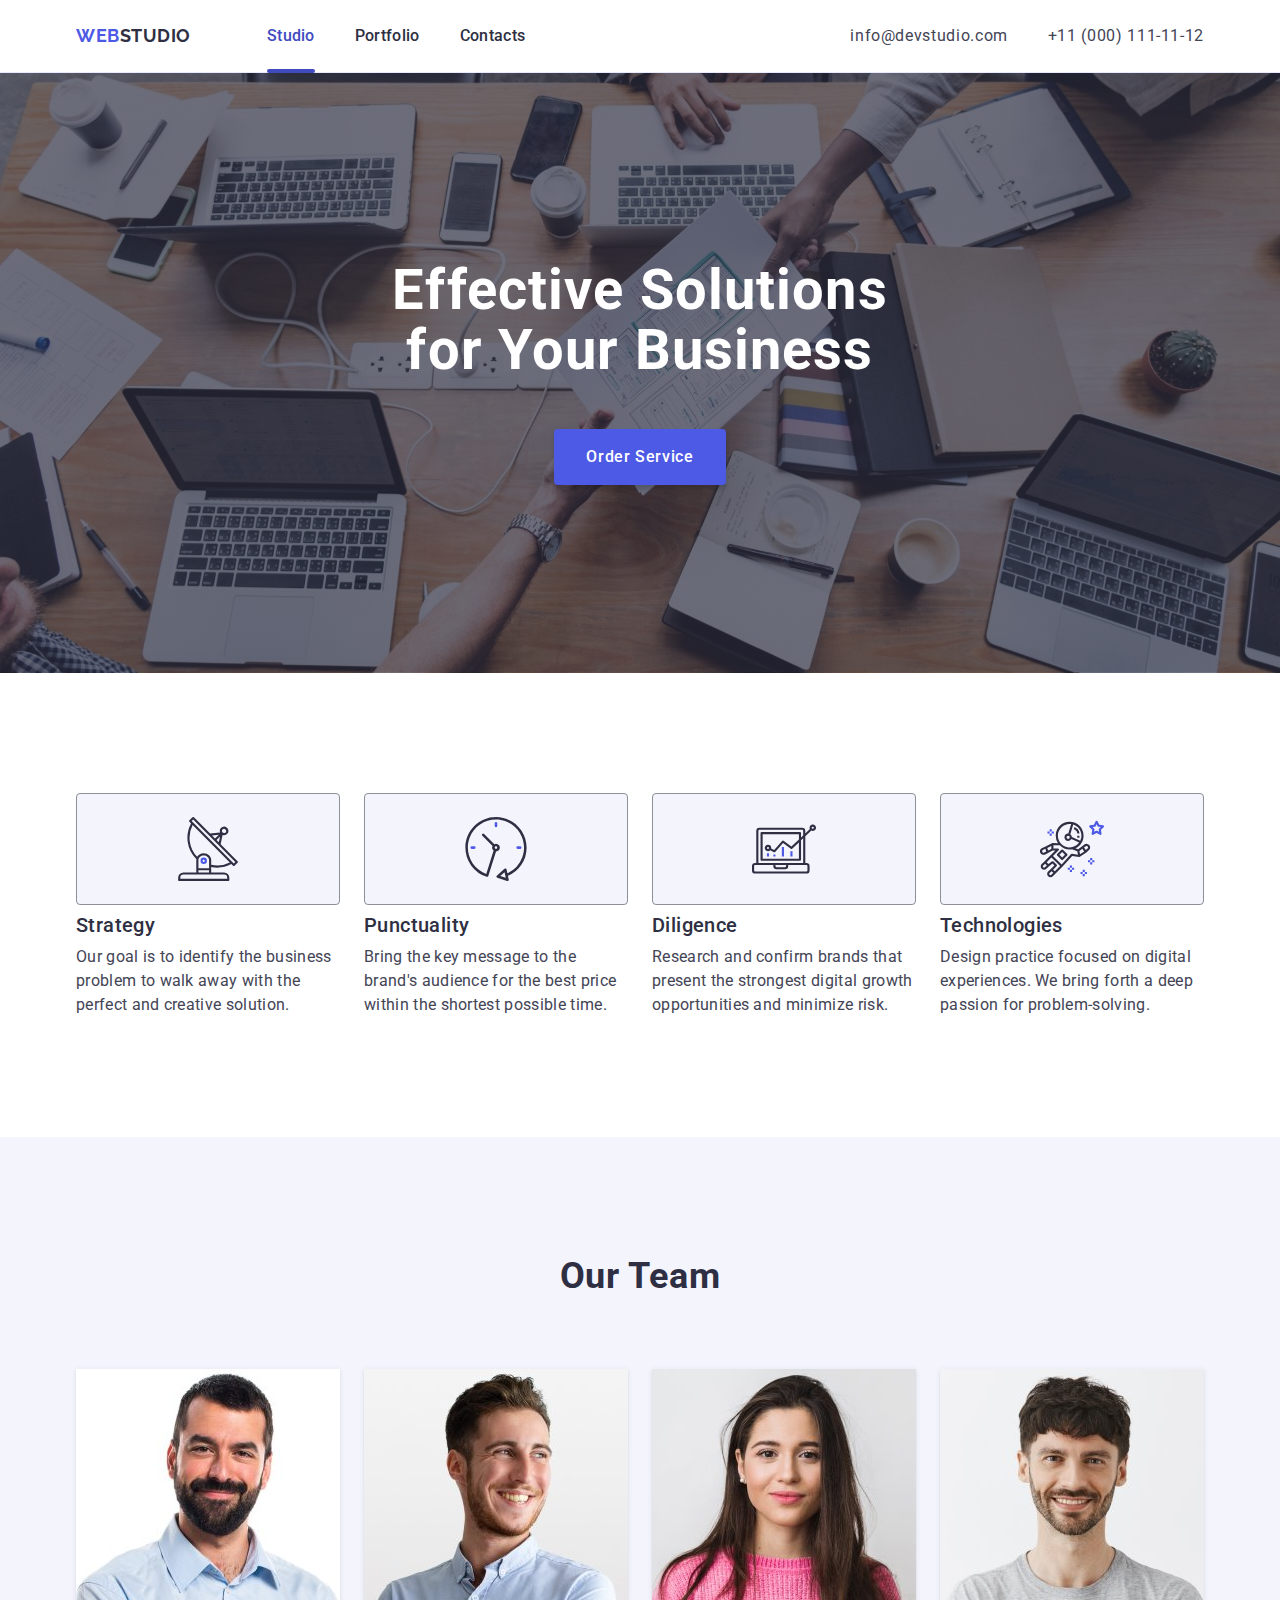
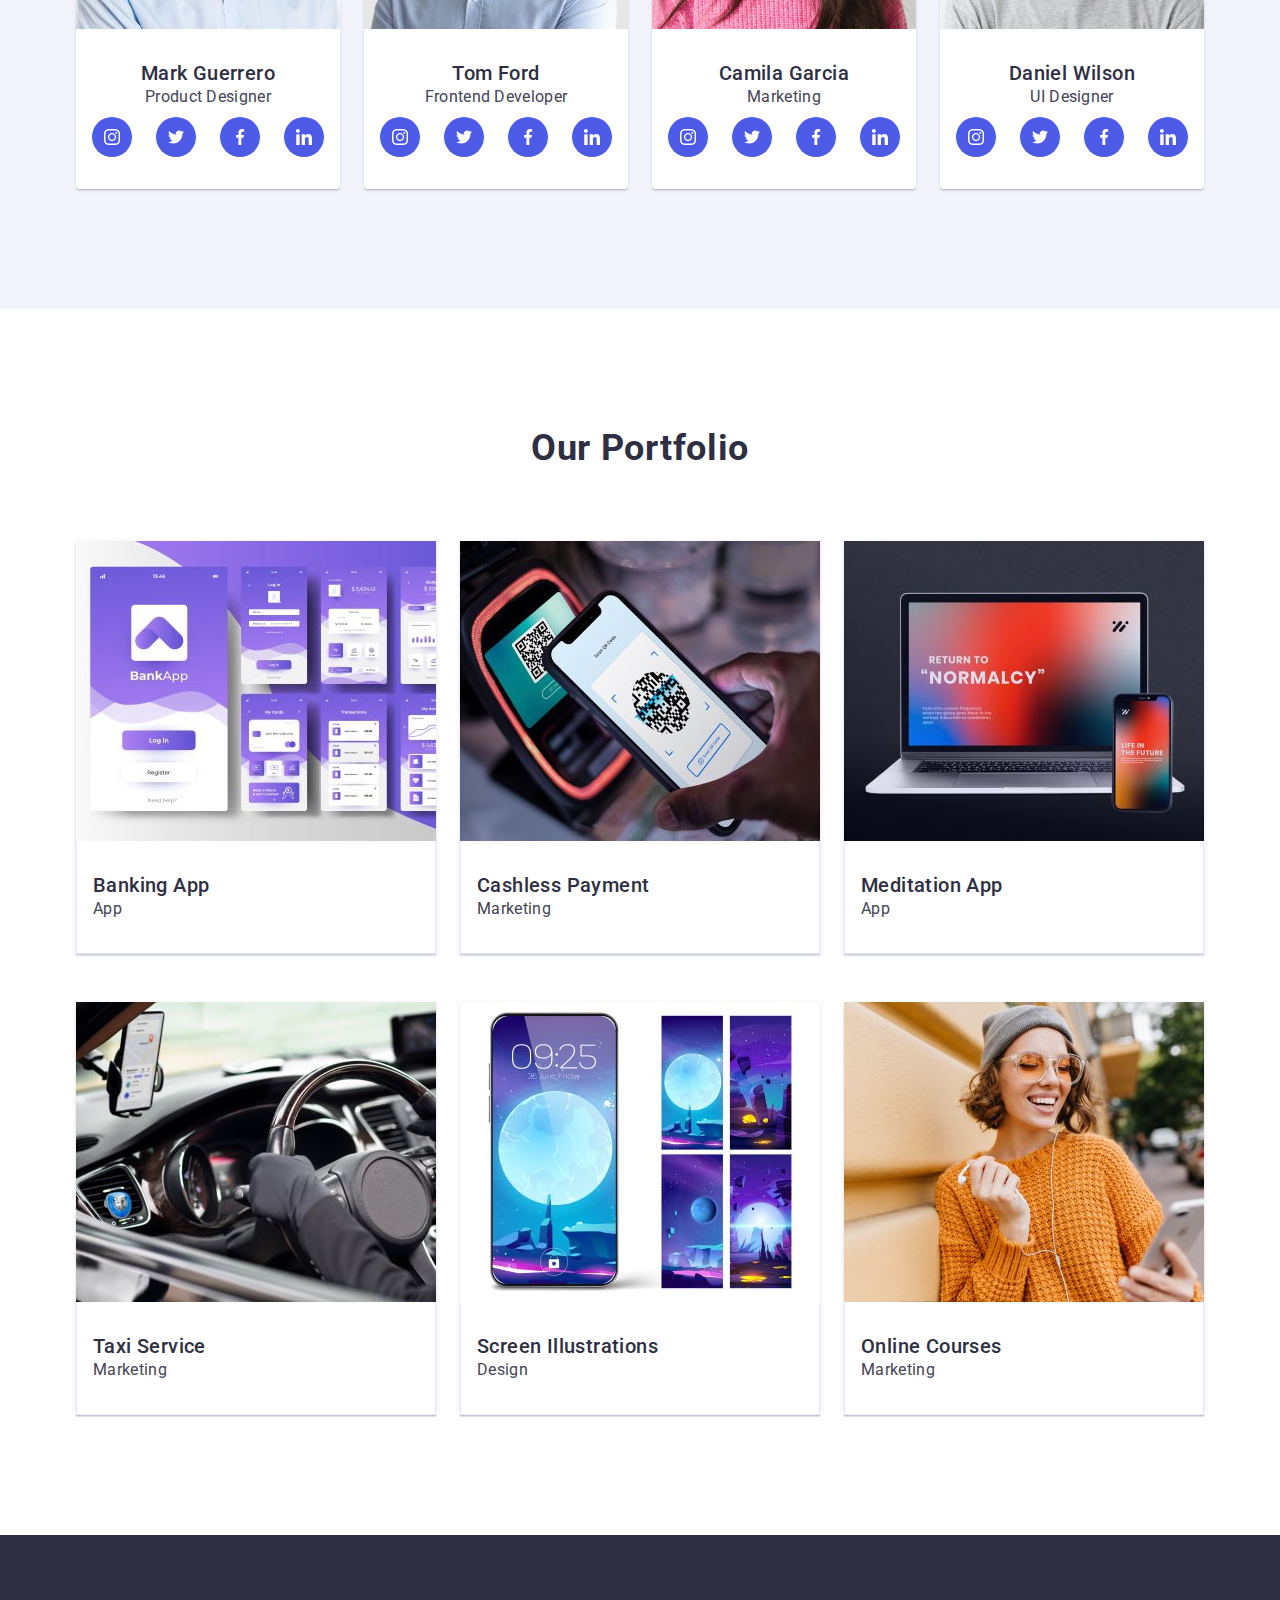
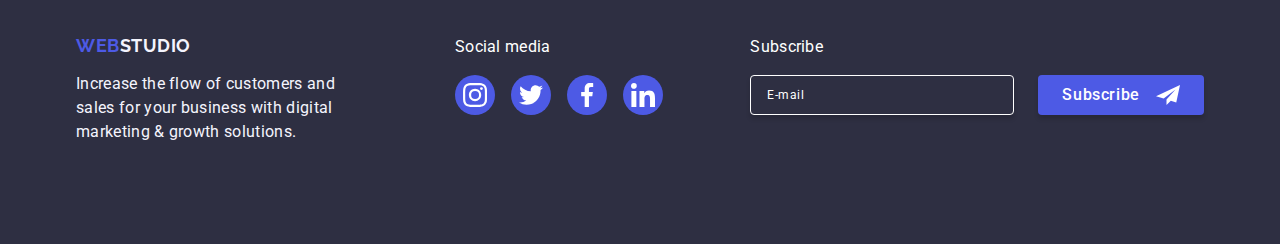
==== commit 505213f3: "28011340" ====
--- a/index.html
+++ b/index.html
@@ -86,6 +86,106 @@
             <use href="./images/icons.svg#burger"></use>
           </svg>
         </button>
+      </div>
+
+      <!-- 🔎 mobilMenu -->
+      <!--  data-modal-close 97   data-menu 94-->
+
+      <div class="mobilMenu is-hidden">
+        <button class="modal__btn-x modal__btn-x--white" type="button">
+          <svg class="modal__btn-x-icon" width="8" height="8">
+            <use href="./images/icons.svg#close"></use>
+          </svg>
+        </button>
+
+        <nav>
+          <ul class="mobilMenu__pagination-ul">
+            <li class="mobilMenu__pagination-li">
+              <a class="mobilMenu__pagination-item" href="">Studio</a>
+            </li>
+            <li class="mobilMenu__pagination-li">
+              <a class="mobilMenu__pagination-item" href="">Portfolio</a>
+            </li>
+            <li class="mobilMenu__pagination-li">
+              <a class="mobilMenu__pagination-item" href="">Contacts</a>
+            </li>
+          </ul>
+
+          <address class="mobilMenu__address">
+            <ul class="mobilMenu__address-ul">
+              <li class="mobilMenu__address-li">
+                <a
+                  class="mobilMenu__address-item"
+                  href="mailto:info@devstudio.com"
+                  >info@devstudio.com</a
+                >
+              </li>
+              <li class="mobilMenu__address-li">
+                <a class="mobilMenu__address-item" href="tel:+110001111111"
+                  >+11 (000) 111-11-12</a
+                >
+              </li>
+            </ul>
+          </address>
+        </nav>
+
+        <ul class="social-media--mobilMenu">
+          <li class="social-media__li">
+            <a
+              class="social-media__link"
+              href=""
+              target="_blank"
+              rel="noopener noreferrer"
+              aria-label="instagram"
+            >
+              <svg class="social-media__icon" width="24" height="24">
+                <use href="./images/icons/icons.svg#instagram"></use>
+              </svg>
+            </a>
+          </li>
+
+          <li class="social-media__li">
+            <a
+              class="social-media__link"
+              href=""
+              target="_blank"
+              rel="noopener noreferrer"
+              aria-label="twitter"
+            >
+              <svg class="social-media__icon" width="24" height="24">
+                <use href="./images/icons/icons.svg#twitter"></use>
+              </svg>
+            </a>
+          </li>
+
+          <li class="social-media__li">
+            <a
+              class="social-media__link"
+              href=""
+              target="_blank"
+              rel="noopener noreferrer"
+              aria-label="facebook"
+            >
+              <svg class="social-media__icon" width="24" height="24">
+                <use href="./images/icons/icons.svg#facebook"></use>
+              </svg>
+            </a>
+          </li>
+
+          <li class="social-media__li">
+            <a
+              class="social-media__link"
+              href=""
+              target="_blank"
+              rel="noopener noreferrer"
+              aria-label="linkedin"
+            >
+              <svg class="social-media__icon" width="24" height="24">
+                <use href="./images/icons/icons.svg#linkedin"></use>
+              </svg>
+            </a>
+          </li>
+        </ul>
       </div>
     </header>
     <main>
@@ -242,6 +342,10 @@
 
             <li class="team__card">
               <img
+                srcset="
+                  ./images/team/team-02@1x.jpg 1x,
+                  ./images/team/team-02@2x.jpg 2x
+                "
                 src="./images/team-02.jpg"
                 alt="Photo of the Tom Ford"
                 width="264"
@@ -311,6 +415,10 @@
 
             <li class="team__card">
               <img
+                srcset="
+                  ./images/team/team-03@1x.jpg 1x,
+                  ./images/team/team-03@2x.jpg 2x
+                "
                 src="./images/team-03.jpg"
                 alt="Photo of the Camila Garcia"
                 width="264"
@@ -380,7 +488,10 @@
 
             <li class="team__card">
               <img
-                class="test"
+                srcset="
+                  ./images/team/team-04@1x.jpg 1x,
+                  ./images/team/team-04@2x.jpg 2x
+                "
                 src="./images/team-04.jpg"
                 alt="Photo of the Daniel Wilson"
                 width="264"
@@ -816,9 +927,9 @@
     </footer>
 
     <!-- ----------🔎 Modal window---------- -->
-    <!-- <div class="backdrop is-hidden" data-modal>
+
+    <div class="backdrop is-hidden" data-modal>
       <div class="modal">
-
         <button class="modal__btn-x" type="button" data-modal-close>
           <svg class="modal__btn-x-icon" width="8" height="8">
             <use href="./images/icons.svg#close"></use>
@@ -872,7 +983,6 @@
             </div>
           </div>
 
-
           <div class="modal__field--textarea">
             <label for="user-comment" class="modal__label">Comment</label>
 
@@ -886,10 +996,6 @@
             ></textarea>
           </div>
 
-   
-
-       
-
           <div class="modal__checkbox-policy">
             <input
               class="modal__checkbox-policy-input visually-hidden"
@@ -911,6 +1017,106 @@
             </label>
           </div>
 
+          <button type="button" class="button">Send</button>
+        </form>
+      </div>
+    </div>
+
+    <!-- <div class="backdrop is-hidden" data-modal>
+      <div class="modal">
+
+        <button class="modal__btn-x" type="button" data-modal-close>
+          <svg class="modal__btn-x-icon" width="8" height="8">
+            <use href="./images/icons.svg#close"></use>
+          </svg>
+        </button>
+        <p class="modal__title">
+          Leave your contacts and we will call you back
+        </p>
+
+        <form class="modal__form">
+          <div class="modal__field">
+            <label for="user-name" class="modal__label">Name</label>
+            <div class="modal__input-wrap">
+              <input
+                type="text"
+                class="modal__input"
+                name="user-name"
+                id="user-name"
+              />
+              <svg class="modal__input-icon" width="18" height="24">
+                <use href="./images/icons.svg#person"></use>
+              </svg>
+            </div>
+          </div>
+          <div class="modal__field">
+            <label for="user-phone" class="modal__label">Phone</label>
+            <div class="modal__input-wrap">
+              <input
+                type="tel"
+                class="modal__input"
+                name="user-phone"
+                id="user-phone"
+              />
+              <svg class="modal__input-icon" width="18" height="24">
+                <use href="./images/icons.svg#phone"></use>
+              </svg>
+            </div>
+          </div>
+          <div class="modal__field">
+            <label for="user-email" class="modal__label">Email</label>
+            <div class="modal__input-wrap">
+              <input
+                type="text"
+                class="modal__input"
+                name="user-email"
+                id="user-email"
+              />
+              <svg class="modal__input-icon" width="18" height="24">
+                <use href="./images/icons.svg#email"></use>
+              </svg>
+            </div>
+          </div>
+
+
+          <div class="modal__field--textarea">
+            <label for="user-comment" class="modal__label">Comment</label>
+
+            <textarea
+              class="modal__input modal__input--textarea"
+              name="user-comment"
+              id="user-comment"
+              cols="30"
+              rows="10"
+              placeholder="Text input"
+            ></textarea>
+          </div>
+
+   
+
+       
+
+          <div class="modal__checkbox-policy">
+            <input
+              class="modal__checkbox-policy-input visually-hidden"
+              type="checkbox"
+              name="user-privacy"
+              id="user-privacy"
+              value="true"
+            />
+
+            <label class="modal__checkbox-policy-label" for="user-privacy">
+              <span class="modal__checkbox-span">
+                <svg class="checkbox-icon" width="10" height="8">
+                  <use href="./images/icons.svg#check"></use>
+                </svg>
+              </span>
+
+              I accept the terms and conditions of the
+              <a class="modal__checkbox-link" href="">Privacy Policy</a>
+            </label>
+          </div>
+
       
 
           <button type="button" class="button">Send</button>
@@ -920,5 +1126,6 @@
 
     <!-- ----------💎 SCRIPT---------- -->
     <script src="./js/modal.js"></script>
+    <script src="./js/mobile-menu.js"></script>
   </body>
 </html>
--- a/css/styles.css
+++ b/css/styles.css
@@ -36,6 +36,7 @@
 a {
   text-decoration: none;
   cursor: pointer;
+  color: inherit;
 }
 
 ul {
@@ -718,8 +719,8 @@
   top: 50%;
   left: 50%;
   transform: translate(-50%, -50%);
-  width: 408px;
-  min-height: 584px;
+  width: 288px;
+  min-height: 623px;
   flex-shrink: 0;
   border-radius: 4px;
   background: #fcfcfc;
@@ -904,3 +905,80 @@
 .social-media__icon {
   fill: var(--light-main-color);
 }
+
+/* 🔎 modalMenu */
+
+.mobilMenu {
+  position: fixed;
+  top: 0;
+  left: 0;
+
+  width: 100%;
+  height: 100vh;
+
+  background-color: #ffffff;
+
+  padding: 72px 16px 40px 16px;
+}
+
+.modal__btn-x--white {
+  background-color: transparent;
+}
+
+.mobilMenu__pagination-ul {
+  display: flex;
+  flex-direction: column;
+  gap: 40px;
+
+  margin-bottom: 168px;
+}
+
+.mobilMenu__pagination-item {
+  font-size: 36px;
+  font-weight: 700;
+  line-height: 1.11;
+  letter-spacing: 0.02em;
+
+  color: var(--dark-main-color);
+}
+
+.mobilMenu__pagination-item:hover,
+.mobilMenu__pagination-item:focus,
+.mobilMenu__address-li:hover,
+.mobilMenu__address-li:focus {
+  color: var(--accent-second-color);
+}
+
+.mobilMenu__address-ul {
+  display: flex;
+  flex-direction: column;
+  gap: 24px;
+
+  margin-bottom: 48px;
+}
+
+.mobilMenu__address-li {
+  font-size: 20px;
+  font-weight: 500;
+  line-height: 1.2;
+  letter-spacing: 0.02em;
+
+  color: var(--dark-main-color);
+}
+
+.social-media--mobilMenu {
+  display: flex;
+  gap: 40px;
+}
+
+.mobilMenu.is-hidden {
+  opacity: 0;
+  visibility: hidden;
+  pointer-events: none;
+}
+
+.mobilMenu.is-open {
+  opacity: 1;
+  visibility: visible;
+  pointer-events: all;
+}
--- a/css/styles-media.css
+++ b/css/styles-media.css
@@ -151,6 +151,11 @@
     margin: 0;
     align-items: flex-start;
   }
+
+  .modal {
+    width: 408px;
+    min-height: 584px;
+  }
 }
 /* ⭐⭐⭐ */
 
@@ -301,12 +306,6 @@
     padding: 100px 0;
   }
 
-  /* .footer__container {
-    display: flex;
-    flex-direction: row;
-    align-items: baseline;
-  } */
-
   .footer__left-side {
     margin-right: 120px;
     margin-bottom: 0px;
